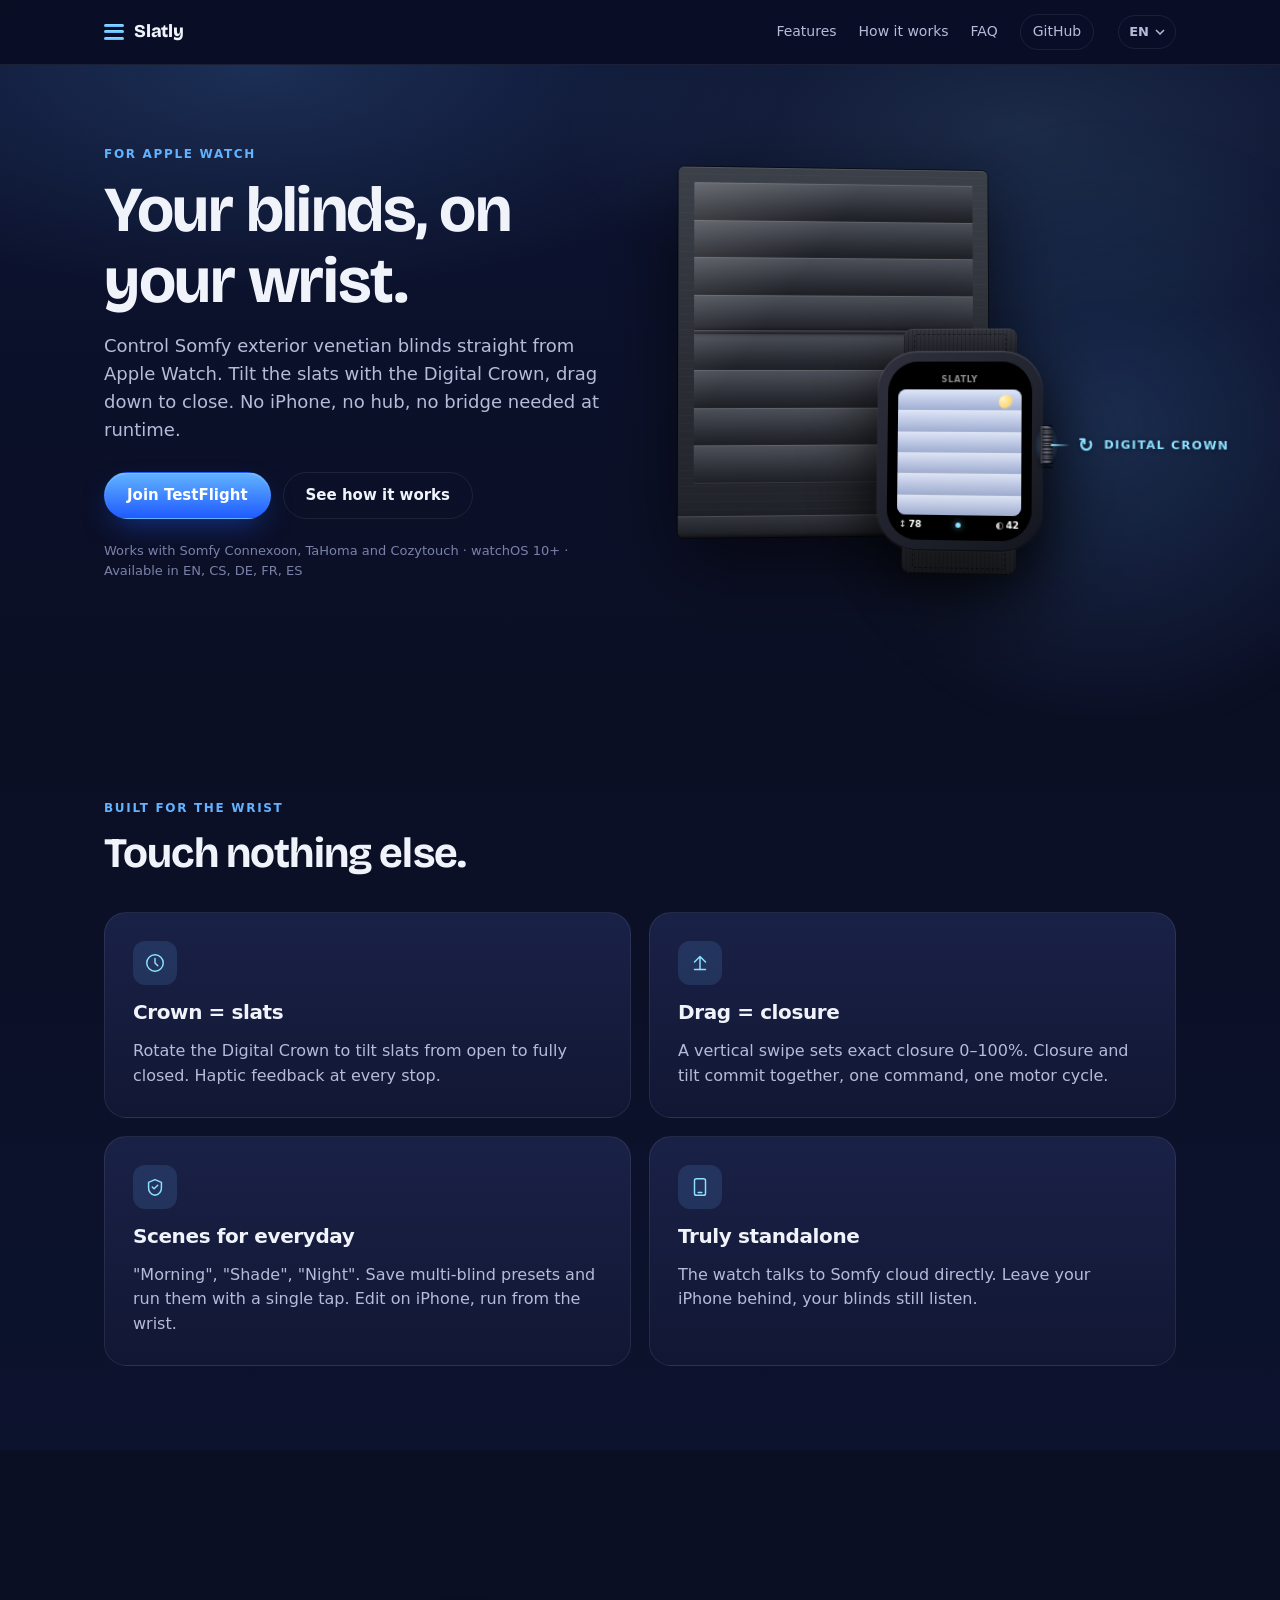
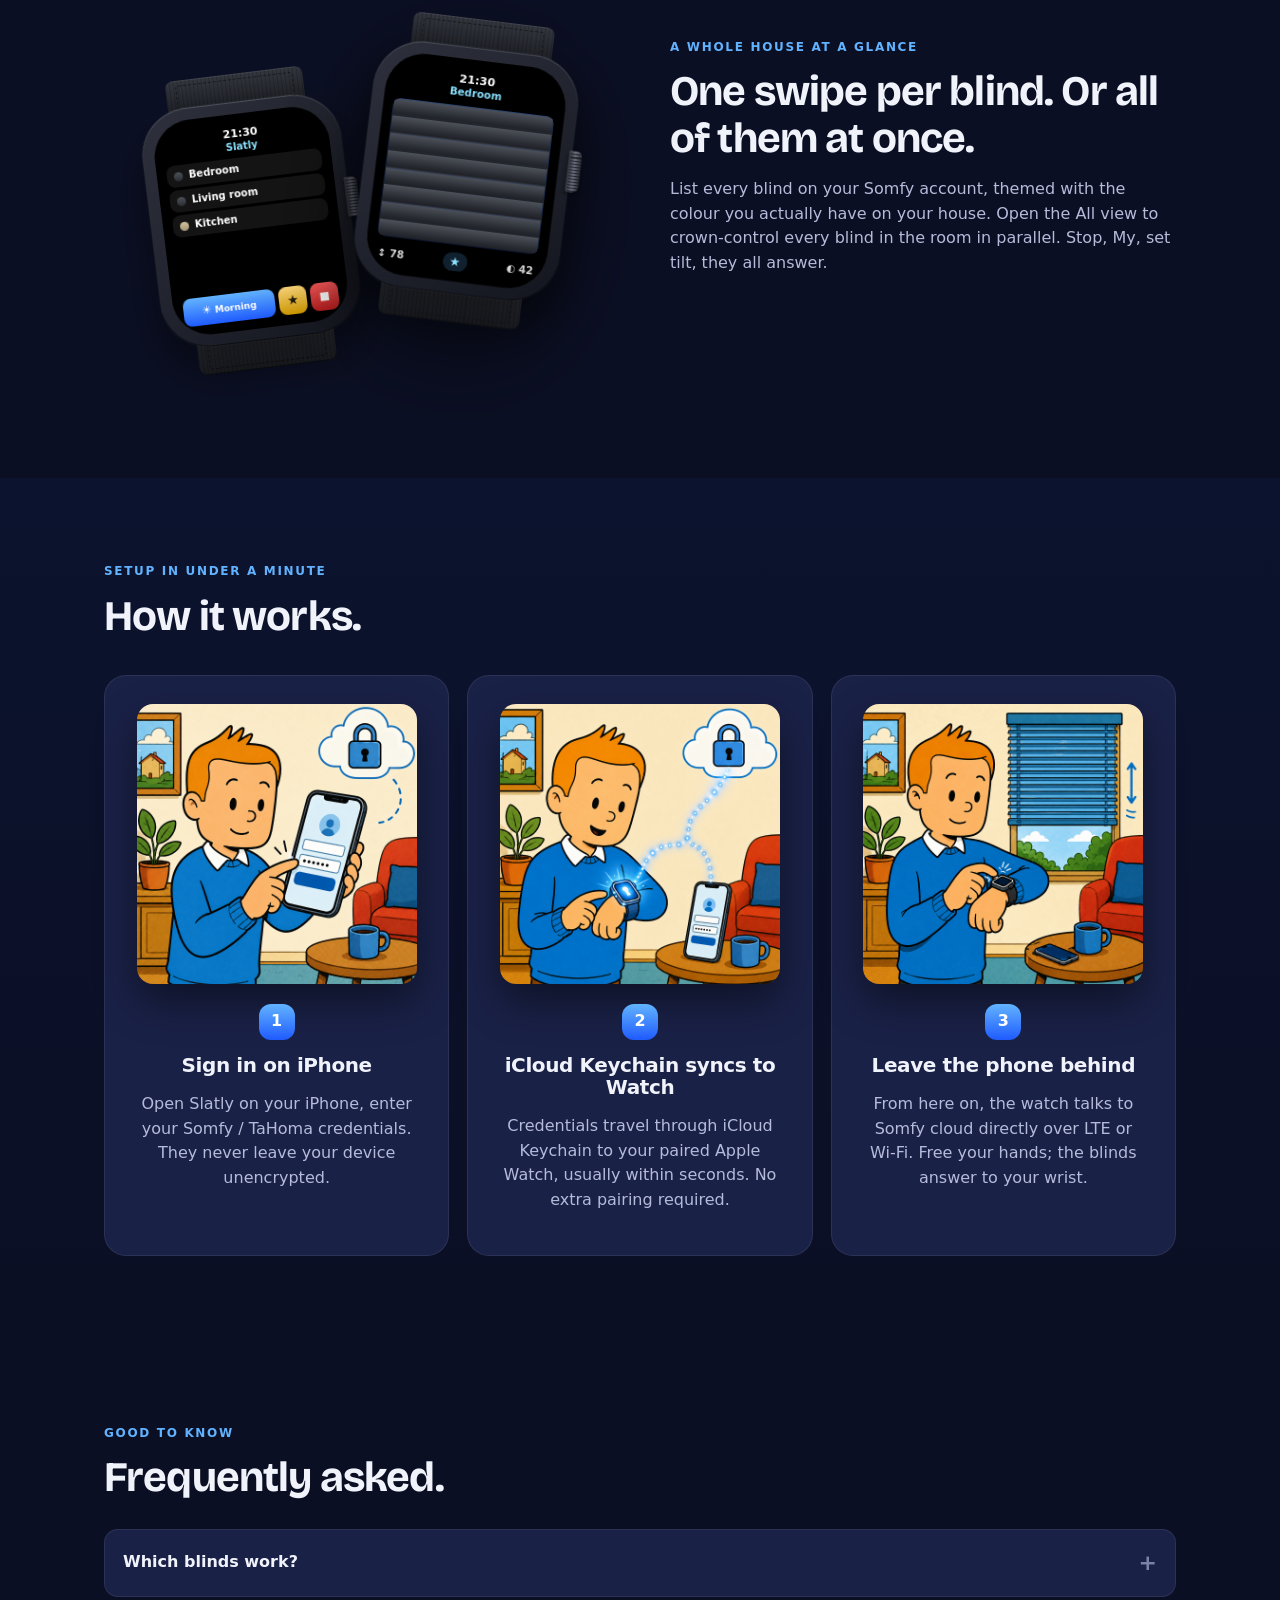
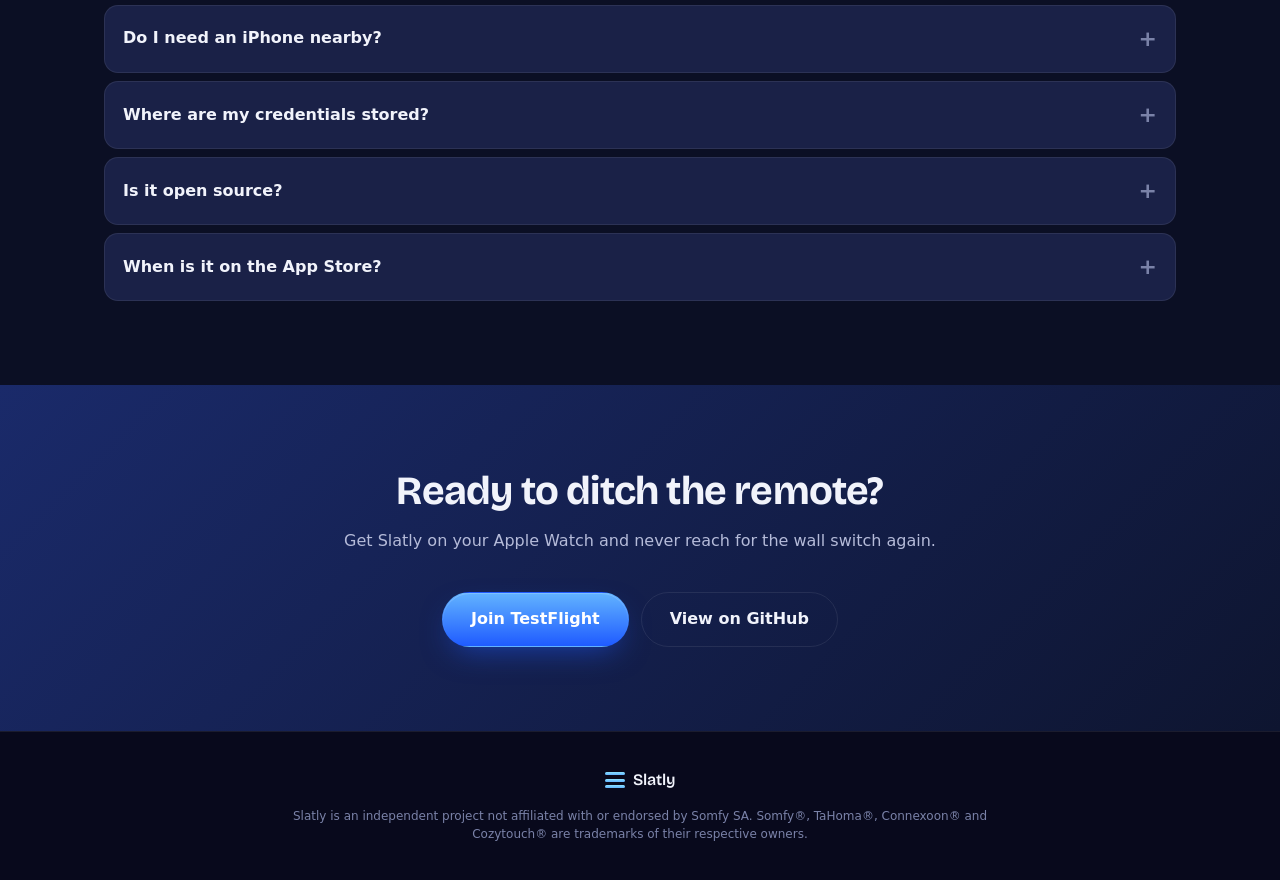
==== web/index.html @ effa708a "Slatly rebrand + iOS Dashboard, scenes, watch reorganized, marketing site Major release prep: brand " ====
<!DOCTYPE html>
<html lang="en">
<head>
    <meta charset="UTF-8">
    <meta name="viewport" content="width=device-width, initial-scale=1.0">
    <title data-i18n="meta.title">Slatly, Apple Watch controller for Somfy blinds</title>
    <meta name="description" data-i18n="meta.description" content="Control your Somfy exterior venetian blinds straight from Apple Watch. Tilt with the Digital Crown, drag to close. No iPhone, no hub required at runtime.">
    <meta name="theme-color" content="#0e1530">
    <meta property="og:title" content="Slatly">
    <meta property="og:description" content="Control your Somfy blinds from Apple Watch.">
    <meta property="og:type" content="website">
    <link rel="icon" type="image/svg+xml" href="assets/icon.svg">
    <link rel="preconnect" href="https://fonts.googleapis.com">
    <link rel="preconnect" href="https://fonts.gstatic.com" crossorigin>
    <link href="https://fonts.googleapis.com/css2?family=Bricolage+Grotesque:wght@400;500;600;700;800&display=swap" rel="stylesheet">
    <link rel="stylesheet" href="styles.css">
</head>
<body>
    <header class="topbar">
        <div class="topbar-inner">
            <a class="brand" href="#top">
                <span class="brand-mark" aria-hidden="true">
                    <span class="brand-mark-slat"></span>
                    <span class="brand-mark-slat"></span>
                    <span class="brand-mark-slat"></span>
                </span>
                <span class="brand-name">Slatly</span>
            </a>
            <nav class="topnav">
                <a href="#features" data-i18n="nav.features">Features</a>
                <a href="#how" data-i18n="nav.how">How it works</a>
                <a href="#faq" data-i18n="nav.faq">FAQ</a>
                <a class="topnav-github" href="https://github.com/martinjanicek/slatly" target="_blank" rel="noopener" data-i18n="nav.github">GitHub</a>
            </nav>
            <div class="lang-switcher">
                <button type="button" class="lang-btn" id="langBtn" aria-haspopup="listbox" aria-expanded="false">
                    <span id="langCurrent">EN</span>
                    <svg width="10" height="6" viewBox="0 0 10 6" aria-hidden="true"><path d="M1 1l4 4 4-4" fill="none" stroke="currentColor" stroke-width="1.5"/></svg>
                </button>
                <ul class="lang-menu" id="langMenu" role="listbox" hidden>
                    <li><button data-lang="en" role="option">English</button></li>
                    <li><button data-lang="cs" role="option">Čeština</button></li>
                    <li><button data-lang="de" role="option">Deutsch</button></li>
                    <li><button data-lang="fr" role="option">Français</button></li>
                    <li><button data-lang="es" role="option">Español</button></li>
                </ul>
            </div>
        </div>
    </header>

    <main id="top">
        <section class="hero">
            <div class="hero-bg" aria-hidden="true">
                <div class="hero-glow"></div>
            </div>
            <div class="hero-inner">
                <div class="hero-text">
                    <p class="eyebrow" data-i18n="hero.eyebrow">For Apple Watch</p>
                    <h1 data-i18n="hero.title">Your blinds, on your wrist.</h1>
                    <p class="hero-sub" data-i18n="hero.sub">Control Somfy exterior venetian blinds straight from Apple Watch. Tilt the slats with the Digital Crown, drag down to close. No iPhone, no hub, no bridge needed at runtime.</p>
                    <div class="hero-ctas">
                        <a class="btn btn-primary" href="#" data-i18n="hero.cta_primary">Join TestFlight</a>
                        <a class="btn btn-ghost" href="#how" data-i18n="hero.cta_secondary">See how it works</a>
                    </div>
                    <p class="hero-meta" data-i18n="hero.meta">Works with Somfy Connexoon, TaHoma and Cozytouch · watchOS 10+ · Available in EN, CS, DE, FR, ES</p>
                </div>
                <div class="hero-art" aria-hidden="true">
                    <div class="scene">
                        <div class="window-frame">
                            <div class="window-pane">
                                <div class="window-sky">
                                    <span class="window-sun"></span>
                                    <div class="cloud cloud-1"></div>
                                    <div class="cloud cloud-2"></div>
                                    <svg class="bird bird-1" viewBox="0 0 20 8" preserveAspectRatio="xMidYMid meet">
                                        <path d="M1 5 Q5 1 10 5 Q15 1 19 5" stroke="rgba(20,30,60,0.65)" stroke-width="1.4" fill="none" stroke-linecap="round" stroke-linejoin="round"/>
                                    </svg>
                                    <svg class="bird bird-2" viewBox="0 0 20 8" preserveAspectRatio="xMidYMid meet">
                                        <path d="M1 5 Q5 1 10 5 Q15 1 19 5" stroke="rgba(20,30,60,0.55)" stroke-width="1.2" fill="none" stroke-linecap="round" stroke-linejoin="round"/>
                                    </svg>
                                </div>
                                <div class="blind">
                                    <div class="slat" style="--i:0"></div>
                                    <div class="slat" style="--i:1"></div>
                                    <div class="slat" style="--i:2"></div>
                                    <div class="slat" style="--i:3"></div>
                                    <div class="slat" style="--i:4"></div>
                                    <div class="slat" style="--i:5"></div>
                                    <div class="slat" style="--i:6"></div>
                                    <div class="slat" style="--i:7"></div>
                                </div>
                                <div class="window-mullion"></div>
                            </div>
                            <div class="window-sill"></div>
                        </div>

                        <div class="device-frame device-watch hero-watch">
                            <span class="watch-strap watch-strap-top"></span>
                            <span class="watch-case">
                                <span class="watch-screen">
                                    <div class="mini-ui">
                                        <div class="mini-brand">Slatly</div>
                                        <div class="mini-blind">
                                            <div class="mini-slat" style="--i:0"></div>
                                            <div class="mini-slat" style="--i:1"></div>
                                            <div class="mini-slat" style="--i:2"></div>
                                            <div class="mini-slat" style="--i:3"></div>
                                            <div class="mini-slat" style="--i:4"></div>
                                            <div class="mini-slat" style="--i:5"></div>
                                        </div>
                                        <div class="mini-chips">
                                            <span class="mini-chip">↕<b class="mini-closure">78</b></span>
                                            <span class="mini-dot"></span>
                                            <span class="mini-chip">◐<b class="mini-tilt">42</b></span>
                                        </div>
                                    </div>
                                </span>
                                <span class="watch-crown-nub hero-crown-nub">
                                    <span class="crown-ridges-overlay"></span>
                                    <div class="crown-callout">
                                        <span class="crown-arrow">↻</span>
                                        <span class="crown-label">Digital Crown</span>
                                    </div>
                                </span>
                            </span>
                            <span class="watch-strap watch-strap-bottom"></span>
                        </div>
                    </div>
                </div>
            </div>
        </section>

        <section class="features" id="features">
            <div class="container">
                <p class="eyebrow" data-i18n="features.eyebrow">Built for the wrist</p>
                <h2 data-i18n="features.title">Touch nothing else.</h2>
                <div class="feature-grid">
                    <article class="feature-card">
                        <div class="feature-icon" aria-hidden="true">
                            <svg viewBox="0 0 24 24" fill="none" stroke="currentColor" stroke-width="1.6"><circle cx="12" cy="12" r="9"/><path d="M12 7v5l3 3"/></svg>
                        </div>
                        <h3 data-i18n="features.f1_title">Crown = slats</h3>
                        <p data-i18n="features.f1_body">Rotate the Digital Crown to tilt slats from open to fully closed. Haptic feedback at every stop.</p>
                    </article>
                    <article class="feature-card">
                        <div class="feature-icon" aria-hidden="true">
                            <svg viewBox="0 0 24 24" fill="none" stroke="currentColor" stroke-width="1.6"><path d="M12 5v14M6 11l6-6 6 6"/><path d="M6 19h12"/></svg>
                        </div>
                        <h3 data-i18n="features.f2_title">Drag = closure</h3>
                        <p data-i18n="features.f2_body">A vertical swipe sets exact closure 0–100%. Closure and tilt commit together, one command, one motor cycle.</p>
                    </article>
                    <article class="feature-card">
                        <div class="feature-icon" aria-hidden="true">
                            <svg viewBox="0 0 24 24" fill="none" stroke="currentColor" stroke-width="1.6"><path d="M5 7l7-3 7 3v6c0 4-3 7-7 8-4-1-7-4-7-8V7z"/><path d="M9 12l2 2 4-4"/></svg>
                        </div>
                        <h3 data-i18n="features.f3_title">Scenes for everyday</h3>
                        <p data-i18n="features.f3_body">"Morning", "Shade", "Night". Save multi-blind presets and run them with a single tap. Edit on iPhone, run from the wrist.</p>
                    </article>
                    <article class="feature-card">
                        <div class="feature-icon" aria-hidden="true">
                            <svg viewBox="0 0 24 24" fill="none" stroke="currentColor" stroke-width="1.6"><rect x="6" y="3" width="12" height="18" rx="2"/><path d="M10 18h4"/></svg>
                        </div>
                        <h3 data-i18n="features.f4_title">Truly standalone</h3>
                        <p data-i18n="features.f4_body">The watch talks to Somfy cloud directly. Leave your iPhone behind, your blinds still listen.</p>
                    </article>
                </div>
            </div>
        </section>

        <section class="showcase">
            <div class="container">
                <div class="showcase-art">
                    <!-- Watch A, rooms list with scene tiles at the bottom -->
                    <div class="device-frame device-watch watch-a" aria-hidden="true">
                        <span class="watch-strap watch-strap-top"></span>
                        <span class="watch-case">
                            <span class="watch-screen">
                                <div class="mock-watch mock-list">
                                    <div class="mock-statusbar">
                                        <span class="mock-time">21:30</span>
                                        <span class="mock-title" data-i18n="mock.brand">Slatly</span>
                                    </div>
                                    <div class="mock-rows">
                                        <div class="mock-row"><span class="dot dot-anth"></span><span data-i18n="mock.bedroom">Bedroom</span></div>
                                        <div class="mock-row"><span class="dot dot-anth"></span><span data-i18n="mock.living">Living room</span></div>
                                        <div class="mock-row"><span class="dot dot-beige"></span><span data-i18n="mock.kitchen">Kitchen</span></div>
                                    </div>
                                    <div class="mock-tiles">
                                        <div class="mock-tile mock-tile-scene">
                                            <span class="mock-tile-icon">☀</span>
                                            <span data-i18n="mock.morning">Morning</span>
                                        </div>
                                        <div class="mock-tile mock-tile-my">★</div>
                                        <div class="mock-tile mock-tile-stop">■</div>
                                    </div>
                                </div>
                            </span>
                            <span class="watch-crown-nub"></span>
                        </span>
                        <span class="watch-strap watch-strap-bottom"></span>
                    </div>

                    <!-- Watch B, TiltView detail with blind graphic + chips + star -->
                    <div class="device-frame device-watch watch-b" aria-hidden="true">
                        <span class="watch-strap watch-strap-top"></span>
                        <span class="watch-case">
                            <span class="watch-screen">
                                <div class="mock-watch mock-detail">
                                    <div class="mock-statusbar">
                                        <span class="mock-time">21:30</span>
                                        <span class="mock-title" data-i18n="mock.bedroom">Bedroom</span>
                                    </div>
                                    <div class="mock-blind">
                                        <div class="mock-slat" style="--i:0"></div>
                                        <div class="mock-slat" style="--i:1"></div>
                                        <div class="mock-slat" style="--i:2"></div>
                                        <div class="mock-slat" style="--i:3"></div>
                                        <div class="mock-slat" style="--i:4"></div>
                                        <div class="mock-slat" style="--i:5"></div>
                                        <div class="mock-slat" style="--i:6"></div>
                                        <div class="mock-slat" style="--i:7"></div>
                                    </div>
                                    <div class="mock-bottom-row">
                                        <span class="mock-chip">↕ 78</span>
                                        <span class="mock-star">★</span>
                                        <span class="mock-chip">◐ 42</span>
                                    </div>
                                </div>
                            </span>
                            <span class="watch-crown-nub"></span>
                        </span>
                        <span class="watch-strap watch-strap-bottom"></span>
                    </div>
                </div>
                <div class="showcase-text">
                    <p class="eyebrow" data-i18n="showcase.eyebrow">A whole house at a glance</p>
                    <h2 data-i18n="showcase.title">One swipe per blind. Or all of them at once.</h2>
                    <p data-i18n="showcase.body">List every blind on your Somfy account, themed with the colour you actually have on your house. Open the All view to crown-control every blind in the room in parallel. Stop, My, set tilt, they all answer.</p>
                </div>
            </div>
        </section>

        <section class="howto" id="how">
            <div class="container">
                <p class="eyebrow" data-i18n="how.eyebrow">Setup in under a minute</p>
                <h2 data-i18n="how.title">How it works.</h2>
                <ol class="howto-steps">
                    <li>
                        <img class="howto-img" src="assets/step1.png" alt="" loading="lazy">
                        <span class="step-num">1</span>
                        <h3 data-i18n="how.s1_title">Sign in on iPhone</h3>
                        <p data-i18n="how.s1_body">Open Slatly on your iPhone, enter your Somfy / TaHoma credentials. They never leave your device unencrypted.</p>
                    </li>
                    <li>
                        <img class="howto-img" src="assets/step2.png" alt="" loading="lazy">
                        <span class="step-num">2</span>
                        <h3 data-i18n="how.s2_title">iCloud Keychain syncs to Watch</h3>
                        <p data-i18n="how.s2_body">Credentials travel through iCloud Keychain to your paired Apple Watch, usually within seconds. No extra pairing required.</p>
                    </li>
                    <li>
                        <img class="howto-img" src="assets/step3.png" alt="" loading="lazy">
                        <span class="step-num">3</span>
                        <h3 data-i18n="how.s3_title">Leave the phone behind</h3>
                        <p data-i18n="how.s3_body">From here on, the watch talks to Somfy cloud directly over LTE or Wi-Fi. Free your hands; the blinds answer to your wrist.</p>
                    </li>
                </ol>
            </div>
        </section>

        <section class="faq" id="faq">
            <div class="container">
                <p class="eyebrow" data-i18n="faq.eyebrow">Good to know</p>
                <h2 data-i18n="faq.title">Frequently asked.</h2>
                <div class="faq-list">
                    <details>
                        <summary data-i18n="faq.q1">Which blinds work?</summary>
                        <p data-i18n="faq.a1">Any Somfy ExteriorVenetianBlind device registered on a Connexoon, TaHoma or Cozytouch box. If you can open/close them in the Somfy app, Slatly will see them.</p>
                    </details>
                    <details>
                        <summary data-i18n="faq.q2">Do I need an iPhone nearby?</summary>
                        <p data-i18n="faq.a2">Only the first time, to sign in. After credentials sync via iCloud Keychain, the Watch app runs fully standalone over LTE or Wi-Fi.</p>
                    </details>
                    <details>
                        <summary data-i18n="faq.q3">Where are my credentials stored?</summary>
                        <p data-i18n="faq.a3">In Apple's iCloud Keychain, end-to-end encrypted under your Apple ID. The app itself never sends them to any third party, only to Somfy's official OAuth endpoint.</p>
                    </details>
                    <details>
                        <summary data-i18n="faq.q4">Is it open source?</summary>
                        <p data-i18n="faq.a4">Yes. The Swift code, the OverkizKit library, and this website are all on GitHub. Contributions and translations are welcome.</p>
                    </details>
                    <details>
                        <summary data-i18n="faq.q5">When is it on the App Store?</summary>
                        <p data-i18n="faq.a5">A TestFlight build is in active polish. Public App Store release follows once the iCloud sync capability work is signed off. Join the TestFlight to get early access.</p>
                    </details>
                </div>
            </div>
        </section>

        <section class="cta">
            <div class="container">
                <h2 data-i18n="cta.title">Ready to ditch the remote?</h2>
                <p data-i18n="cta.body">Get Slatly on your Apple Watch and never reach for the wall switch again.</p>
                <div class="cta-buttons">
                    <a class="btn btn-primary btn-lg" href="#" data-i18n="cta.primary">Join TestFlight</a>
                    <a class="btn btn-ghost btn-lg" href="https://github.com/martinjanicek/slatly" target="_blank" rel="noopener" data-i18n="cta.secondary">View on GitHub</a>
                </div>
            </div>
        </section>
    </main>

    <footer class="footer">
        <div class="container footer-inner">
            <div class="footer-brand">
                <span class="brand-mark" aria-hidden="true">
                    <span class="brand-mark-slat"></span>
                    <span class="brand-mark-slat"></span>
                    <span class="brand-mark-slat"></span>
                </span>
                <span>Slatly</span>
            </div>
            <p class="footer-fineprint" data-i18n="footer.fineprint">Slatly is an independent project not affiliated with or endorsed by Somfy SA. Somfy®, TaHoma®, Connexoon® and Cozytouch® are trademarks of their respective owners.</p>
        </div>
    </footer>

    <script src="script.js"></script>
</body>
</html>
---- web/styles.css ----
/* === Reset & tokens === */
*, *::before, *::after { box-sizing: border-box; }
html { -webkit-font-smoothing: antialiased; text-rendering: optimizeLegibility; }
body {
    margin: 0;
    font-family: -apple-system, BlinkMacSystemFont, "SF Pro Display", "Inter", system-ui, sans-serif;
    color: var(--ink);
    background: var(--bg);
    line-height: 1.55;
}

/* Brand display font — gives Slatly a distinctive typographic identity on the
   wordmark + section headings. */
:root { --brand-font: "Bricolage Grotesque", -apple-system, BlinkMacSystemFont, system-ui, sans-serif; }
.brand-name,
.footer-brand,
h1, h2 {
    font-family: var(--brand-font);
}
.brand-name {
    font-weight: 800;
    font-size: 18px;
    letter-spacing: -0.02em;
}
h1, h2 {
    font-weight: 700;
}
img { max-width: 100%; height: auto; display: block; }
a { color: inherit; text-decoration: none; }
ul, ol { padding: 0; margin: 0; list-style: none; }

:root {
    --bg: #0b0f24;
    --bg-2: #111733;
    --surface: #1a2147;
    --surface-2: #232c5b;
    --border: rgba(255,255,255,0.08);
    --ink: #f1f3fb;
    --ink-2: #b5bbd9;
    --ink-3: #7a82a8;
    --accent: #62b3ff;
    --accent-2: #8be1ff;
    --accent-deep: #1f5bff;
    --gold: #ffd87a;
    --container: 1120px;
    --radius: 14px;
    --radius-lg: 22px;
}

/* === Layout primitives === */
.container {
    max-width: var(--container);
    margin: 0 auto;
    padding: 0 24px;
}

.eyebrow {
    text-transform: uppercase;
    letter-spacing: 0.14em;
    font-size: 12px;
    font-weight: 600;
    color: var(--accent);
    margin: 0 0 12px;
}

h1, h2, h3 {
    margin: 0 0 16px;
    font-weight: 700;
    letter-spacing: -0.02em;
    line-height: 1.1;
}
h1 { font-size: clamp(34px, 5.6vw, 64px); }
h2 { font-size: clamp(28px, 3.4vw, 42px); }
h3 { font-size: 20px; }

p { margin: 0 0 14px; color: var(--ink-2); }

/* === Top bar === */
.topbar {
    position: sticky;
    top: 0;
    z-index: 50;
    backdrop-filter: saturate(150%) blur(14px);
    -webkit-backdrop-filter: saturate(150%) blur(14px);
    background: rgba(11, 15, 36, 0.72);
    border-bottom: 1px solid var(--border);
}
.topbar-inner {
    max-width: var(--container);
    margin: 0 auto;
    padding: 14px 24px;
    display: flex;
    align-items: center;
    gap: 24px;
}
.brand {
    display: inline-flex;
    align-items: center;
    gap: 10px;
    font-weight: 700;
    color: var(--ink);
}
.brand-name { letter-spacing: -0.01em; }
.brand-mark {
    width: 20px;
    height: 20px;
    display: inline-flex;
    flex-direction: column;
    justify-content: space-between;
    padding: 2px 0;
}
.brand-mark-slat {
    height: 3px;
    border-radius: 2px;
    background: linear-gradient(180deg, var(--accent-2), var(--accent));
}
.topnav {
    display: flex;
    gap: 22px;
    margin-left: auto;
    align-items: center;
    color: var(--ink-2);
    font-size: 14px;
    font-weight: 500;
}
.topnav a:hover { color: var(--ink); }
.topnav-github {
    padding: 6px 12px;
    border: 1px solid var(--border);
    border-radius: 999px;
}
.lang-switcher { position: relative; }
.lang-btn {
    display: inline-flex;
    align-items: center;
    gap: 6px;
    padding: 6px 10px;
    background: transparent;
    border: 1px solid var(--border);
    color: var(--ink-2);
    border-radius: 999px;
    font: inherit;
    font-size: 13px;
    font-weight: 600;
    cursor: pointer;
}
.lang-btn:hover { color: var(--ink); border-color: rgba(255,255,255,0.18); }
.lang-menu {
    position: absolute;
    top: calc(100% + 6px);
    right: 0;
    background: var(--surface);
    border: 1px solid var(--border);
    border-radius: 12px;
    padding: 6px;
    min-width: 140px;
    box-shadow: 0 18px 40px rgba(0,0,0,0.4);
}
.lang-menu li button {
    width: 100%;
    text-align: left;
    background: transparent;
    border: none;
    color: var(--ink-2);
    padding: 8px 10px;
    border-radius: 8px;
    font: inherit;
    font-size: 14px;
    cursor: pointer;
}
.lang-menu li button:hover { background: var(--surface-2); color: var(--ink); }

/* === Hero === */
.hero { position: relative; overflow: hidden; padding: 80px 0 120px; }
.hero-bg {
    position: absolute;
    inset: 0;
    pointer-events: none;
    background:
        radial-gradient(70% 60% at 20% 0%, rgba(98, 179, 255, 0.18), transparent 60%),
        radial-gradient(60% 50% at 80% 10%, rgba(139, 225, 255, 0.12), transparent 60%),
        linear-gradient(180deg, #0c1230 0%, #0b0f24 100%);
}
.hero-glow {
    position: absolute;
    top: 10%;
    right: -10%;
    width: 600px;
    height: 600px;
    background: radial-gradient(closest-side, rgba(98, 179, 255, 0.18), transparent);
    filter: blur(20px);
}
.hero-inner {
    position: relative;
    max-width: var(--container);
    margin: 0 auto;
    padding: 0 24px;
    display: grid;
    grid-template-columns: 1.1fr 0.9fr;
    gap: 60px;
    align-items: center;
}
.hero-text { max-width: 620px; }
.hero-sub {
    font-size: 18px;
    color: var(--ink-2);
    margin-bottom: 28px;
    max-width: 540px;
}
.hero-ctas { display: flex; gap: 12px; flex-wrap: wrap; margin-bottom: 22px; }
.hero-meta {
    font-size: 13px;
    color: var(--ink-3);
}

/* Hero composition: a real window with venetian blinds in the back, the Apple
   Watch app overlaid in the foreground driving them. Both blinds share the
   exact same keyframes / delays so the watch UI visibly causes the window. */
.hero-art {
    display: flex;
    justify-content: center;
    padding-right: 160px; /* room for the watch + crown callout */
    perspective: 1400px;
}
.scene {
    position: relative;
    width: 340px;
    height: 420px;
    transform-style: preserve-3d;
}

/* Real window in the back: a proper casing (frame) with a glass pane recessed
   inside, a vertical mullion splitting the panes, and a chunky window sill at
   the bottom. */
.window-frame {
    position: absolute;
    top: 0;
    left: 0;
    width: 320px;
    height: 380px;
    border-radius: 6px;
    padding: 16px 16px 0;
    background:
        linear-gradient(180deg, #3c4048 0%, #2a2d34 55%, #1f2228 100%);
    box-shadow:
        0 30px 80px rgba(0, 0, 0, 0.6),
        inset 0 1px 0 rgba(255, 255, 255, 0.10),
        inset 0 -1px 0 rgba(0, 0, 0, 0.6),
        0 0 0 1px rgba(0, 0, 0, 0.55);
    overflow: hidden;
    transform: rotateY(6deg) rotateX(2deg) translateZ(-30px);
    transform-origin: left center;
}
.window-frame::before {
    /* very subtle brushed-aluminium stripe along the casing */
    content: "";
    position: absolute;
    inset: 0;
    background: repeating-linear-gradient(
        180deg,
        transparent 0,
        transparent 7px,
        rgba(255, 255, 255, 0.02) 7px,
        rgba(255, 255, 255, 0.02) 8px
    );
    pointer-events: none;
    border-radius: inherit;
}

/* The actual glass pane sits inside the frame */
.window-pane {
    position: relative;
    width: 100%;
    height: 308px;
    border-radius: 2px;
    overflow: hidden;
    box-shadow:
        inset 0 0 0 1px rgba(0, 0, 0, 0.75),
        inset 0 2px 8px rgba(0, 0, 0, 0.45),
        0 1px 0 rgba(255, 255, 255, 0.08);
}
.window-pane::after {
    /* faint diagonal glass sheen */
    content: "";
    position: absolute;
    inset: 0;
    background: linear-gradient(
        125deg,
        rgba(255, 255, 255, 0.16) 0%,
        rgba(255, 255, 255, 0) 35%,
        rgba(255, 255, 255, 0) 65%,
        rgba(255, 255, 255, 0.06) 100%
    );
    pointer-events: none;
    z-index: 4;
}

/* Window sill — thin chunky band at the bottom, same anthracite as frame */
.window-sill {
    position: absolute;
    left: -8px;
    right: -8px;
    bottom: 0;
    height: 22px;
    background: linear-gradient(180deg, #34373f 0%, #1a1c22 100%);
    border-radius: 3px;
    box-shadow:
        0 8px 18px rgba(0, 0, 0, 0.55),
        inset 0 1px 0 rgba(255, 255, 255, 0.12),
        inset 0 -2px 3px rgba(0, 0, 0, 0.45);
    z-index: 3;
}

/* Horizontal mullion splits the pane visually in two, top/bottom */
.window-mullion {
    position: absolute;
    left: 0;
    right: 0;
    top: 50%;
    height: 4px;
    background: linear-gradient(180deg, #3a3d44 0%, #1d1f25 100%);
    transform: translateY(-50%);
    box-shadow:
        inset 0 1px 0 rgba(255, 255, 255, 0.08),
        0 0 4px rgba(0, 0, 0, 0.6);
    z-index: 3;
    pointer-events: none;
}

.window-sky {
    position: absolute;
    inset: 0;
    background: linear-gradient(180deg, #6ba7ff 0%, #2c5fc4 100%);
    overflow: hidden;
}
.window-sun {
    position: absolute;
    top: 22px;
    right: 26px;
    width: 56px;
    height: 56px;
    border-radius: 50%;
    background: radial-gradient(circle at 30% 30%, #fff5c5, #ffd87a 50%, rgba(255, 216, 122, 0) 75%);
    filter: blur(0.4px);
    animation: sunPulse 6s ease-in-out infinite;
    z-index: 1;
}
@keyframes sunPulse {
    0%, 100% { transform: scale(1); filter: blur(0.4px) brightness(1); }
    50% { transform: scale(1.06); filter: blur(0.6px) brightness(1.18); }
}

/* Drifting clouds — two of them, different sizes, different timing */
.cloud {
    position: absolute;
    background: rgba(255, 255, 255, 0.92);
    border-radius: 50%;
    box-shadow:
        18px 5px 0 -2px rgba(255, 255, 255, 0.92),
        -18px 5px 0 -4px rgba(255, 255, 255, 0.92),
        32px 10px 0 -6px rgba(255, 255, 255, 0.92),
        -32px 10px 0 -8px rgba(255, 255, 255, 0.92),
        0 -4px 0 -3px rgba(255, 255, 255, 0.85);
    z-index: 1;
    opacity: 0.92;
    filter: blur(0.4px);
}
.cloud-1 {
    width: 44px;
    height: 18px;
    top: 50px;
    left: -80px;
    animation: cloudDrift 24s linear infinite;
}
.cloud-2 {
    width: 36px;
    height: 14px;
    top: 130px;
    left: -70px;
    animation: cloudDrift 32s linear infinite;
    animation-delay: -10s;
    opacity: 0.78;
}
@keyframes cloudDrift {
    0% { transform: translateX(0); }
    100% { transform: translateX(380px); }
}

/* Birds — small V-shapes that drift across the sky and bob up + down */
.bird {
    position: absolute;
    width: 22px;
    height: 10px;
    z-index: 2;
    overflow: visible;
}
.bird path {
    animation: birdFlap 0.45s ease-in-out infinite;
    transform-origin: 50% 50%;
}
.bird-1 {
    top: 70px;
    left: -30px;
    animation: birdsFly1 16s linear infinite;
}
.bird-2 {
    width: 16px;
    height: 8px;
    top: 95px;
    left: -40px;
    animation: birdsFly2 20s linear infinite;
    animation-delay: -5s;
}
.bird-2 path { animation-duration: 0.55s; }

@keyframes birdsFly1 {
    0%   { transform: translate(0, 0); }
    50%  { transform: translate(160px, -12px); }
    100% { transform: translate(330px, -8px); }
}
@keyframes birdsFly2 {
    0%   { transform: translate(0, 0); }
    50%  { transform: translate(180px, 14px); }
    100% { transform: translate(340px, 6px); }
}
@keyframes birdFlap {
    0%, 100% { transform: scaleY(1); }
    50% { transform: scaleY(0.4); }
}

.blind {
    position: absolute;
    inset: 0;
    display: flex;
    flex-direction: column;
    gap: 0;
    pointer-events: none;
    z-index: 2;
}
.slat {
    flex: 1;
    background: linear-gradient(180deg, #4d5159 0%, #2a2d34 70%, #1e2026 100%);
    border-bottom: 1px solid rgba(0, 0, 0, 0.55);
    box-shadow:
        inset 0 1px 0 rgba(255, 255, 255, 0.10),
        0 1px 0 rgba(0, 0, 0, 0.35);
    transform-origin: center top;
    animation: slatTilt 5s ease-in-out infinite;
    animation-delay: calc(var(--i) * 60ms);
}
.slat:last-child { border-bottom: none; }

@keyframes slatTilt {
    0%, 100% { transform: scaleY(1) translateZ(0); opacity: 1; }
    25% { transform: scaleY(0.18); opacity: 0.78; }
    50% { transform: scaleY(0.55); opacity: 0.92; }
    75% { transform: scaleY(0.18); opacity: 0.78; }
}

/* Hero watch: reuses the shared device-watch styling (strap + case + screen +
   crown nub from way below in the file) and only adds hero-specific extras:
   3D tilt, floating animation, brighter crown glow + ridge motion. */
.hero-watch {
    position: absolute;
    right: -40px;
    bottom: -10px;
    width: 160px;
    transform: rotateY(-8deg) rotateX(4deg) translateZ(60px);
    transform-origin: right center;
    animation: watchFloat 5s ease-in-out infinite;
    filter: drop-shadow(0 30px 40px rgba(0, 0, 0, 0.55));
    z-index: 3;
}
.hero-watch .watch-case { width: 160px; height: 192px; border-radius: 38px; }
.hero-watch .watch-screen { inset: 10px; border-radius: 30px; }
.hero-watch .watch-strap { width: 110px; height: 30px; }
.hero-watch .watch-crown-nub.hero-crown-nub {
    top: 72px;
    height: 36px;
    width: 12px;
    right: -10px;
    overflow: visible;
}
.hero-watch .watch-crown-nub.hero-crown-nub::after {
    /* Soft blue glow ring that pulses behind the crown to draw the eye. */
    content: "";
    position: absolute;
    inset: -10px;
    border-radius: inherit;
    background: radial-gradient(
        closest-side,
        rgba(98, 179, 255, 0.55),
        rgba(98, 179, 255, 0) 70%
    );
    z-index: -1;
    animation: crownGlow 2.4s ease-in-out infinite;
}
.crown-ridges-overlay {
    position: absolute;
    left: 2px;
    right: 0;
    top: -4px;
    bottom: -4px;
    background: repeating-linear-gradient(
        0deg,
        rgba(0, 0, 0, 0.65) 0,
        rgba(0, 0, 0, 0.65) 1px,
        transparent 1px,
        transparent 4px
    );
    animation: crownSpin 2.4s linear infinite;
}
@keyframes watchFloat {
    0%, 100% { transform: rotateY(-8deg) rotateX(4deg) translateZ(60px) translateY(0); }
    50% { transform: rotateY(-8deg) rotateX(4deg) translateZ(60px) translateY(-6px); }
}
@keyframes crownSpin {
    /* Rolling the ridge texture downward fakes a clockwise rotation when the
       cylinder is viewed from the side. 4px = one ridge cycle. */
    from { transform: translateY(0); }
    to   { transform: translateY(4px); }
}
@keyframes crownGlow {
    0%, 100% { opacity: 0.35; transform: scale(1); }
    50% { opacity: 0.95; transform: scale(1.18); }
}

/* Tiny app UI inside the watch screen: brand label, mini blind that mirrors
   the big window, and live readout chips. */
.mini-ui {
    position: absolute;
    inset: 14px 10px 10px;
    display: flex;
    flex-direction: column;
    gap: 5px;
    color: #fff;
    font: 600 9px/1 -apple-system, BlinkMacSystemFont, "SF Pro Display", system-ui, sans-serif;
}
.mini-brand {
    text-align: center;
    font-size: 8px;
    letter-spacing: 0.08em;
    color: rgba(255, 255, 255, 0.55);
    text-transform: uppercase;
}
.mini-blind {
    flex: 1;
    border-radius: 8px;
    background: linear-gradient(180deg, #4a8cff 0%, #1f4dab 100%);
    overflow: hidden;
    display: flex;
    flex-direction: column;
    position: relative;
    box-shadow: inset 0 0 0 1px rgba(255, 255, 255, 0.08);
}
.mini-blind::before {
    /* tiny sun glint inside the mini scene */
    content: "";
    position: absolute;
    top: 5px;
    right: 8px;
    width: 14px;
    height: 14px;
    border-radius: 50%;
    background: radial-gradient(circle at 30% 30%, #fff5c5, #ffd87a 55%, rgba(255, 216, 122, 0) 75%);
    animation: sunPulse 6s ease-in-out infinite;
}
.mini-slat {
    flex: 1;
    background: linear-gradient(180deg, rgba(232, 236, 248, 0.94), rgba(170, 180, 210, 0.92));
    border-bottom: 0.5px solid rgba(20, 30, 60, 0.25);
    transform-origin: center top;
    animation: slatTilt 5s ease-in-out infinite;
    animation-delay: calc(var(--i) * 60ms);
}
.mini-slat:last-child { border-bottom: none; }
.mini-chips {
    display: flex;
    align-items: center;
    justify-content: space-between;
    padding: 0 2px;
    color: rgba(255, 255, 255, 0.75);
    font-variant-numeric: tabular-nums;
}
.mini-chip {
    display: inline-flex;
    align-items: center;
    gap: 2px;
    font-size: 9px;
}
.mini-chip b {
    font-weight: 700;
    color: #fff;
    animation: chipPulse 5s ease-in-out infinite;
}
.mini-tilt { animation-delay: 1.2s !important; }
.mini-dot {
    width: 5px;
    height: 5px;
    border-radius: 50%;
    background: var(--accent-2);
    box-shadow: 0 0 6px rgba(139, 225, 255, 0.7);
    animation: dotPulse 1.8s ease-in-out infinite;
}
@keyframes chipPulse {
    0%, 100% { opacity: 0.55; }
    50% { opacity: 1; }
}
@keyframes dotPulse {
    0%, 100% { opacity: 0.35; transform: scale(0.85); }
    50% { opacity: 1; transform: scale(1.15); }
}

/* Callout is positioned RELATIVE TO THE CROWN NUB itself — that way the
   horizontal connector line always points exactly at the cylinder, regardless
   of watch size or rotation. */
.crown-callout {
    position: absolute;
    left: 100%;
    top: 50%;
    transform: translateY(-50%);
    margin-left: 12px;
    display: flex;
    align-items: center;
    gap: 8px;
    color: var(--accent-2);
    font-size: 11px;
    font-weight: 700;
    text-transform: uppercase;
    letter-spacing: 0.12em;
    pointer-events: none;
    white-space: nowrap;
    text-shadow: 0 1px 6px rgba(11, 15, 36, 0.6);
    z-index: 10;
}
.crown-callout::before {
    /* Connector line from the crown to the label. */
    content: "";
    display: block;
    width: 18px;
    height: 1.5px;
    background: linear-gradient(90deg, var(--accent-2), rgba(139, 225, 255, 0));
    border-radius: 1px;
    margin-left: -14px; /* eat the gap and start right at the crown */
}
.crown-arrow {
    display: inline-block;
    font-size: 18px;
    line-height: 1;
    animation: crownArrowSpin 2.4s linear infinite;
    transform-origin: 50% 55%;
}
.crown-label { white-space: nowrap; }
@keyframes crownArrowSpin {
    from { transform: rotate(0deg); }
    to   { transform: rotate(360deg); }
}

/* === Buttons === */
.btn {
    display: inline-flex;
    align-items: center;
    justify-content: center;
    padding: 11px 22px;
    border-radius: 999px;
    font-weight: 600;
    font-size: 15px;
    border: 1px solid transparent;
    transition: transform 120ms ease, background 200ms ease, border-color 200ms ease;
    cursor: pointer;
}
.btn-lg { padding: 14px 28px; font-size: 16px; }
.btn-primary {
    background: linear-gradient(180deg, var(--accent), var(--accent-deep));
    color: #fff;
    box-shadow: 0 12px 30px -10px rgba(31, 91, 255, 0.55), inset 0 1px 0 rgba(255,255,255,0.18);
}
.btn-primary:hover { transform: translateY(-1px); }
.btn-ghost {
    border-color: var(--border);
    color: var(--ink);
}
.btn-ghost:hover { border-color: rgba(255,255,255,0.18); background: rgba(255,255,255,0.04); }

/* === Sections === */
section { padding: 84px 0; }

/* Features */
.features { background: linear-gradient(180deg, #0b0f24 0%, #0c132e 100%); }
.feature-grid {
    margin-top: 36px;
    display: grid;
    grid-template-columns: repeat(2, 1fr);
    gap: 18px;
}
.feature-card {
    padding: 28px;
    background: linear-gradient(180deg, var(--surface), var(--bg-2));
    border: 1px solid var(--border);
    border-radius: var(--radius-lg);
    position: relative;
    overflow: hidden;
}
.feature-card::after {
    content: "";
    position: absolute;
    inset: -1px;
    border-radius: inherit;
    pointer-events: none;
    background: linear-gradient(135deg, rgba(98, 179, 255, 0.16), transparent 35%);
    opacity: 0;
    transition: opacity 200ms ease;
}
.feature-card:hover::after { opacity: 1; }
.feature-icon {
    width: 44px;
    height: 44px;
    display: inline-flex;
    align-items: center;
    justify-content: center;
    border-radius: 12px;
    background: rgba(98, 179, 255, 0.14);
    color: var(--accent-2);
    margin-bottom: 16px;
}
.feature-icon svg { width: 22px; height: 22px; stroke-linecap: round; stroke-linejoin: round; }
.feature-card h3 { color: var(--ink); }
.feature-card p { color: var(--ink-2); margin: 0; }

/* Showcase */
.showcase { background: var(--bg); }
.showcase .container {
    display: grid;
    grid-template-columns: 1fr 1fr;
    gap: 60px;
    align-items: center;
}
.showcase-art {
    position: relative;
    display: flex;
    justify-content: center;
    align-items: center;
    min-height: 460px;
    perspective: 1400px;
}
.showcase-art .device-watch {
    width: 200px;
    margin: 0;
    position: absolute;
    transition: transform 200ms ease;
}
.showcase-art .watch-case { width: 200px; height: 240px; border-radius: 48px; }
.showcase-art .watch-screen { inset: 12px; border-radius: 38px; }
.showcase-art .watch-strap { width: 138px; height: 36px; }
.showcase-art .watch-crown-nub { top: 88px; height: 40px; width: 13px; right: -10px; }
.showcase-art .watch-a {
    /* py-a is driven by scroll (set in script.js); falls back to 0. */
    transform: translateX(-110px) translateY(var(--py-a, 0px)) rotate(-7deg);
    z-index: 1;
    will-change: transform;
}
.showcase-art .watch-b {
    transform: translateX(110px) translateY(var(--py-b, 0px)) rotate(7deg) translateZ(40px);
    z-index: 2;
    filter: drop-shadow(0 30px 50px rgba(0, 0, 0, 0.5));
    will-change: transform;
}

/* === CSS mock UI inside the watch screens === */
.mock-watch {
    position: absolute;
    inset: 0;
    padding: 14px 10px 10px;
    color: #fff;
    font: 600 10px/1.2 -apple-system, BlinkMacSystemFont, "SF Pro Display", system-ui, sans-serif;
    display: flex;
    flex-direction: column;
    gap: 4px;
}
.mock-statusbar {
    text-align: center;
    line-height: 1.1;
}
.mock-time { display: block; font-size: 11px; font-weight: 700; color: #fff; }
.mock-title { display: block; font-size: 10px; font-weight: 600; color: var(--accent-2); margin-top: 1px; }

/* List variant */
.mock-list .mock-rows {
    display: flex;
    flex-direction: column;
    gap: 3px;
    margin-top: 2px;
}
.mock-list .mock-row {
    display: flex;
    align-items: center;
    gap: 6px;
    padding: 5px 7px;
    background: rgba(255, 255, 255, 0.08);
    border-radius: 8px;
    font-size: 10px;
    font-weight: 600;
}
.mock-list .dot {
    width: 9px;
    height: 9px;
    border-radius: 50%;
    flex-shrink: 0;
}
.dot-anth { background: linear-gradient(180deg, #4d5159, #2a2d34); }
.dot-beige { background: linear-gradient(180deg, #d2c39a, #a59377); }
.mock-list .mock-tiles {
    display: grid;
    grid-template-columns: 1fr auto auto;
    gap: 4px;
    margin-top: auto;
}
.mock-tile {
    display: inline-flex;
    align-items: center;
    justify-content: center;
    gap: 3px;
    height: 28px;
    padding: 0 8px;
    border-radius: 8px;
    font-size: 9px;
    font-weight: 700;
    color: #fff;
}
.mock-tile-scene {
    background: linear-gradient(180deg, var(--accent), var(--accent-deep));
}
.mock-tile-icon { font-size: 11px; }
.mock-tile-my {
    background: linear-gradient(180deg, #ffd87a, #d39b00);
    color: rgba(0, 0, 0, 0.85);
    width: 28px;
    padding: 0;
    font-size: 13px;
}
.mock-tile-stop {
    background: linear-gradient(180deg, #ff5b5b, #b91d1d);
    color: #fff;
    width: 28px;
    padding: 0;
    font-size: 11px;
}

/* Detail variant */
.mock-detail .mock-blind {
    flex: 1;
    margin-top: 4px;
    border-radius: 6px;
    overflow: hidden;
    display: flex;
    flex-direction: column;
    background: linear-gradient(180deg, #4a8cff 0%, #1f4dab 100%);
    box-shadow: inset 0 0 0 1px rgba(255, 255, 255, 0.08);
}
.mock-detail .mock-slat {
    flex: 1;
    background: linear-gradient(180deg, #4d5159 0%, #2a2d34 70%, #1e2026 100%);
    border-bottom: 0.5px solid rgba(0, 0, 0, 0.55);
}
.mock-detail .mock-slat:last-child { border-bottom: none; }
.mock-bottom-row {
    display: flex;
    align-items: center;
    justify-content: space-between;
    margin-top: 4px;
    padding: 0 2px;
}
.mock-chip {
    font-size: 10px;
    font-weight: 700;
    color: rgba(255, 255, 255, 0.85);
    font-variant-numeric: tabular-nums;
}
.mock-star {
    display: inline-flex;
    align-items: center;
    justify-content: center;
    width: 24px;
    height: 18px;
    border-radius: 9px;
    background: rgba(var(--accent-rgb, 98, 179, 255), 0.18);
    color: var(--accent-2);
    font-size: 12px;
}

/* How it works */
.howto { background: linear-gradient(180deg, #0c132e 0%, #0b0f24 100%); }
.howto-steps {
    margin-top: 36px;
    display: grid;
    grid-template-columns: repeat(3, 1fr);
    gap: 18px;
    counter-reset: step;
}
.howto-steps li {
    padding: 28px;
    background: var(--surface);
    border: 1px solid var(--border);
    border-radius: var(--radius-lg);
    position: relative;
    display: flex;
    flex-direction: column;
    align-items: center;
    text-align: center;
}
.howto-steps li > h3,
.howto-steps li > p { width: 100%; }
.howto-steps li > p { text-align: center; }

/* All three howto images render at the same fixed size and aspect ratio so the
   step number badges + headings line up across the row regardless of what's in
   the image. User-supplied artwork lives in assets/step{1,2,3}-{lang}.png. */
.howto-img {
    width: 100%;
    max-width: 280px;
    aspect-ratio: 1 / 1;
    height: auto;
    object-fit: cover;
    display: block;
    margin: 0 auto 20px;
    border-radius: 16px;
    box-shadow: 0 18px 40px rgba(0, 0, 0, 0.45);
}
.step-num {
    display: inline-flex;
    align-items: center;
    justify-content: center;
    width: 36px;
    height: 36px;
    border-radius: 12px;
    background: linear-gradient(180deg, var(--accent), var(--accent-deep));
    color: #fff;
    font-weight: 700;
    margin-bottom: 14px;
}

/* === Device frames (iPhone + Apple Watch) ===
   Every step card reserves the same vertical area for the device render so
   the step number + heading line up across the row regardless of which device
   is shown. */
.device-frame {
    margin: 0 auto 20px;
    min-height: 360px;
    display: flex;
    flex-direction: column;
    justify-content: flex-end;
    align-items: center;
}

/* iPhone — top-half slab with fixed dimensions. Chassis has rounded corners
   only on top; bottom is flat so it reads as "phone peeking up from below the
   card edge". Image is object-fit:cover with top alignment to show the login
   header + form, never the dead whitespace below it. */
.device-iphone {
    position: relative;
    width: 158px;
    height: 232px;
    background: linear-gradient(140deg, #2a2d34 0%, #14161f 100%);
    border-radius: 28px 28px 0 0;
    padding: 8px 8px 0;
    box-shadow:
        0 24px 50px rgba(0, 0, 0, 0.55),
        inset 0 1px 0 rgba(255, 255, 255, 0.12),
        0 0 0 1px rgba(255, 255, 255, 0.04);
    box-sizing: border-box;
}
.iphone-island { display: none; }

.iphone-screen {
    display: block;
    width: 100%;
    height: 100%;
    background: #f1f2f6;
    border-radius: 22px 22px 0 0;
    overflow: hidden;
    position: relative;
    box-shadow: inset 0 0 0 1px rgba(0, 0, 0, 0.4);
}
.iphone-screen img {
    width: 100%;
    height: 100%;
    object-fit: cover;
    object-position: top center;
    display: block;
}

/* Apple Watch — case with two strap segments */
.device-watch {
    width: 180px;
}
.watch-strap {
    display: block;
    width: 124px;
    height: 32px;
    background:
        linear-gradient(180deg, #34373f 0%, #1d1f25 100%),
        repeating-linear-gradient(
            90deg,
            rgba(0, 0, 0, 0.18) 0 1px,
            transparent 1px 4px
        );
    background-blend-mode: overlay;
    border-radius: 8px;
    position: relative;
    box-shadow:
        inset 0 1px 0 rgba(255, 255, 255, 0.08),
        inset 0 -1px 0 rgba(0, 0, 0, 0.5);
}
.watch-strap::before {
    content: "";
    position: absolute;
    inset: 5px 10px;
    border: 1px dashed rgba(0, 0, 0, 0.45);
    border-radius: 3px;
    pointer-events: none;
}
.watch-strap-top {
    border-radius: 8px 8px 3px 3px;
}
.watch-strap-bottom {
    border-radius: 3px 3px 8px 8px;
}
.watch-case {
    position: relative;
    display: block;
    width: 180px;
    height: 216px;
    margin: -8px 0;
    background: linear-gradient(140deg, #2e313d 0%, #14161f 100%);
    border-radius: 44px;
    box-shadow:
        0 24px 48px rgba(0, 0, 0, 0.55),
        inset 0 1px 0 rgba(255, 255, 255, 0.16),
        inset 0 -1px 0 rgba(0, 0, 0, 0.55),
        0 0 0 1px rgba(255, 255, 255, 0.04);
    z-index: 2;
}
.watch-screen {
    position: absolute;
    inset: 10px;
    background: #000;
    border-radius: 34px;
    overflow: hidden;
    box-shadow: inset 0 0 0 1px rgba(0, 0, 0, 0.7);
}
.watch-screen img {
    width: 100%;
    height: 100%;
    object-fit: cover;
    display: block;
}
.watch-crown-nub {
    position: absolute;
    right: -10px;
    top: 78px;
    width: 12px;
    height: 36px;
    background: linear-gradient(
        90deg,
        #2a2c34 0%,
        #6a6d7e 50%,
        #2a2c34 100%
    );
    border-radius: 2px 6px 6px 2px;
    box-shadow:
        0 2px 4px rgba(0, 0, 0, 0.5),
        inset 0 1px 0 rgba(255, 255, 255, 0.15);
}
.watch-crown-nub::before {
    content: "";
    position: absolute;
    inset: 0 0 0 2px;
    background: repeating-linear-gradient(
        0deg,
        rgba(0, 0, 0, 0.55) 0 1px,
        transparent 1px 3px
    );
    border-radius: inherit;
}

/* FAQ */
.faq { background: var(--bg); }
.faq-list {
    margin-top: 28px;
    display: flex;
    flex-direction: column;
    gap: 8px;
}
.faq-list details {
    background: var(--surface);
    border: 1px solid var(--border);
    border-radius: var(--radius);
    padding: 16px 18px;
}
.faq-list summary {
    cursor: pointer;
    font-weight: 600;
    color: var(--ink);
    list-style: none;
    display: flex;
    justify-content: space-between;
    align-items: center;
}
.faq-list summary::-webkit-details-marker { display: none; }
.faq-list summary::after {
    content: "+";
    font-size: 22px;
    color: var(--ink-3);
    transition: transform 160ms ease;
}
.faq-list details[open] summary::after { content: "−"; }
.faq-list details p {
    margin: 10px 0 0;
    color: var(--ink-2);
}

/* CTA */
.cta {
    background: linear-gradient(135deg, #1a2a6a 0%, #0e1530 100%);
    text-align: center;
}
.cta h2 { font-size: clamp(28px, 3.4vw, 40px); }
.cta-buttons {
    margin-top: 24px;
    display: inline-flex;
    gap: 12px;
    flex-wrap: wrap;
    justify-content: center;
}

/* Footer */
.footer {
    padding: 36px 0;
    background: #08091c;
    border-top: 1px solid var(--border);
}
.footer-inner {
    display: flex;
    flex-direction: column;
    align-items: center;
    gap: 14px;
    text-align: center;
}
.footer-brand {
    display: inline-flex;
    align-items: center;
    gap: 8px;
    font-weight: 600;
    color: var(--ink);
}
.footer-fineprint {
    margin: 0;
    color: var(--ink-3);
    font-size: 12px;
    max-width: 720px;
}

/* === Responsive === */
@media (max-width: 900px) {
    .hero { padding: 56px 0 80px; }
    .hero-inner { grid-template-columns: 1fr; gap: 40px; }
    .hero-art { justify-self: center; }
    .feature-grid { grid-template-columns: 1fr; }
    .showcase .container { grid-template-columns: 1fr; gap: 40px; }
    .howto-steps { grid-template-columns: 1fr; }
    .topnav { display: none; }
    section { padding: 64px 0; }
}

@media (max-width: 560px) {
    .hero-art { padding-right: 100px; }
    .scene { width: 280px; height: 360px; }
    .window-frame { width: 250px; height: 310px; }
    .hero-watch { width: 170px; right: -32px; bottom: -8px; }
    .hero-watch .watch-case { width: 170px; height: 204px; border-radius: 40px; }
    .hero-watch .watch-screen { inset: 10px; border-radius: 32px; }
    .hero-watch .watch-crown-nub.hero-crown-nub { top: 76px; height: 38px; width: 12px; }
    .crown-callout { font-size: 10px; margin-left: 8px; }
    h1 { font-size: 36px; }
}

/* === Reduced motion === */
@media (prefers-reduced-motion: reduce) {
    .slat, .mini-slat { animation: none; transform: scaleY(0.6); }
    .crown-ridges-overlay, .crown-arrow, .hero-watch, .window-sun,
    .mini-chip b, .mini-dot, .mini-blind::before { animation: none; }
}
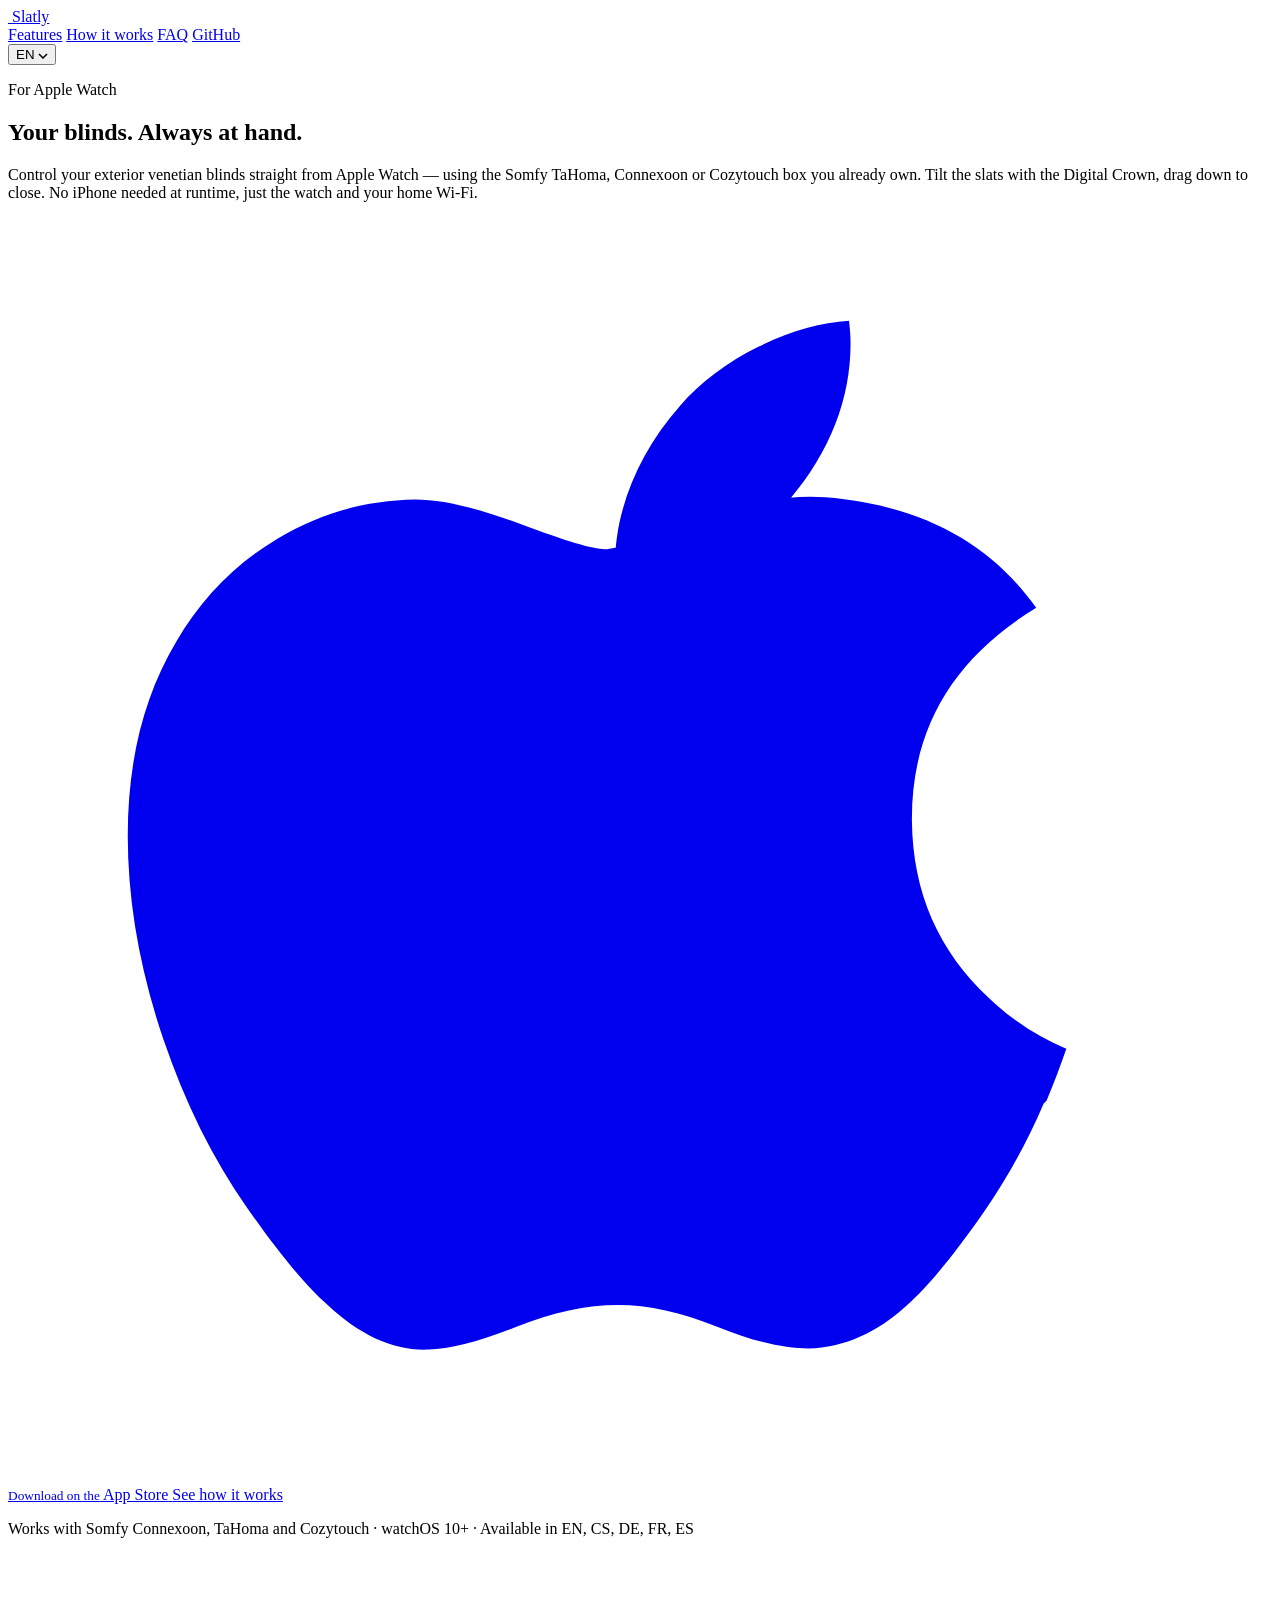
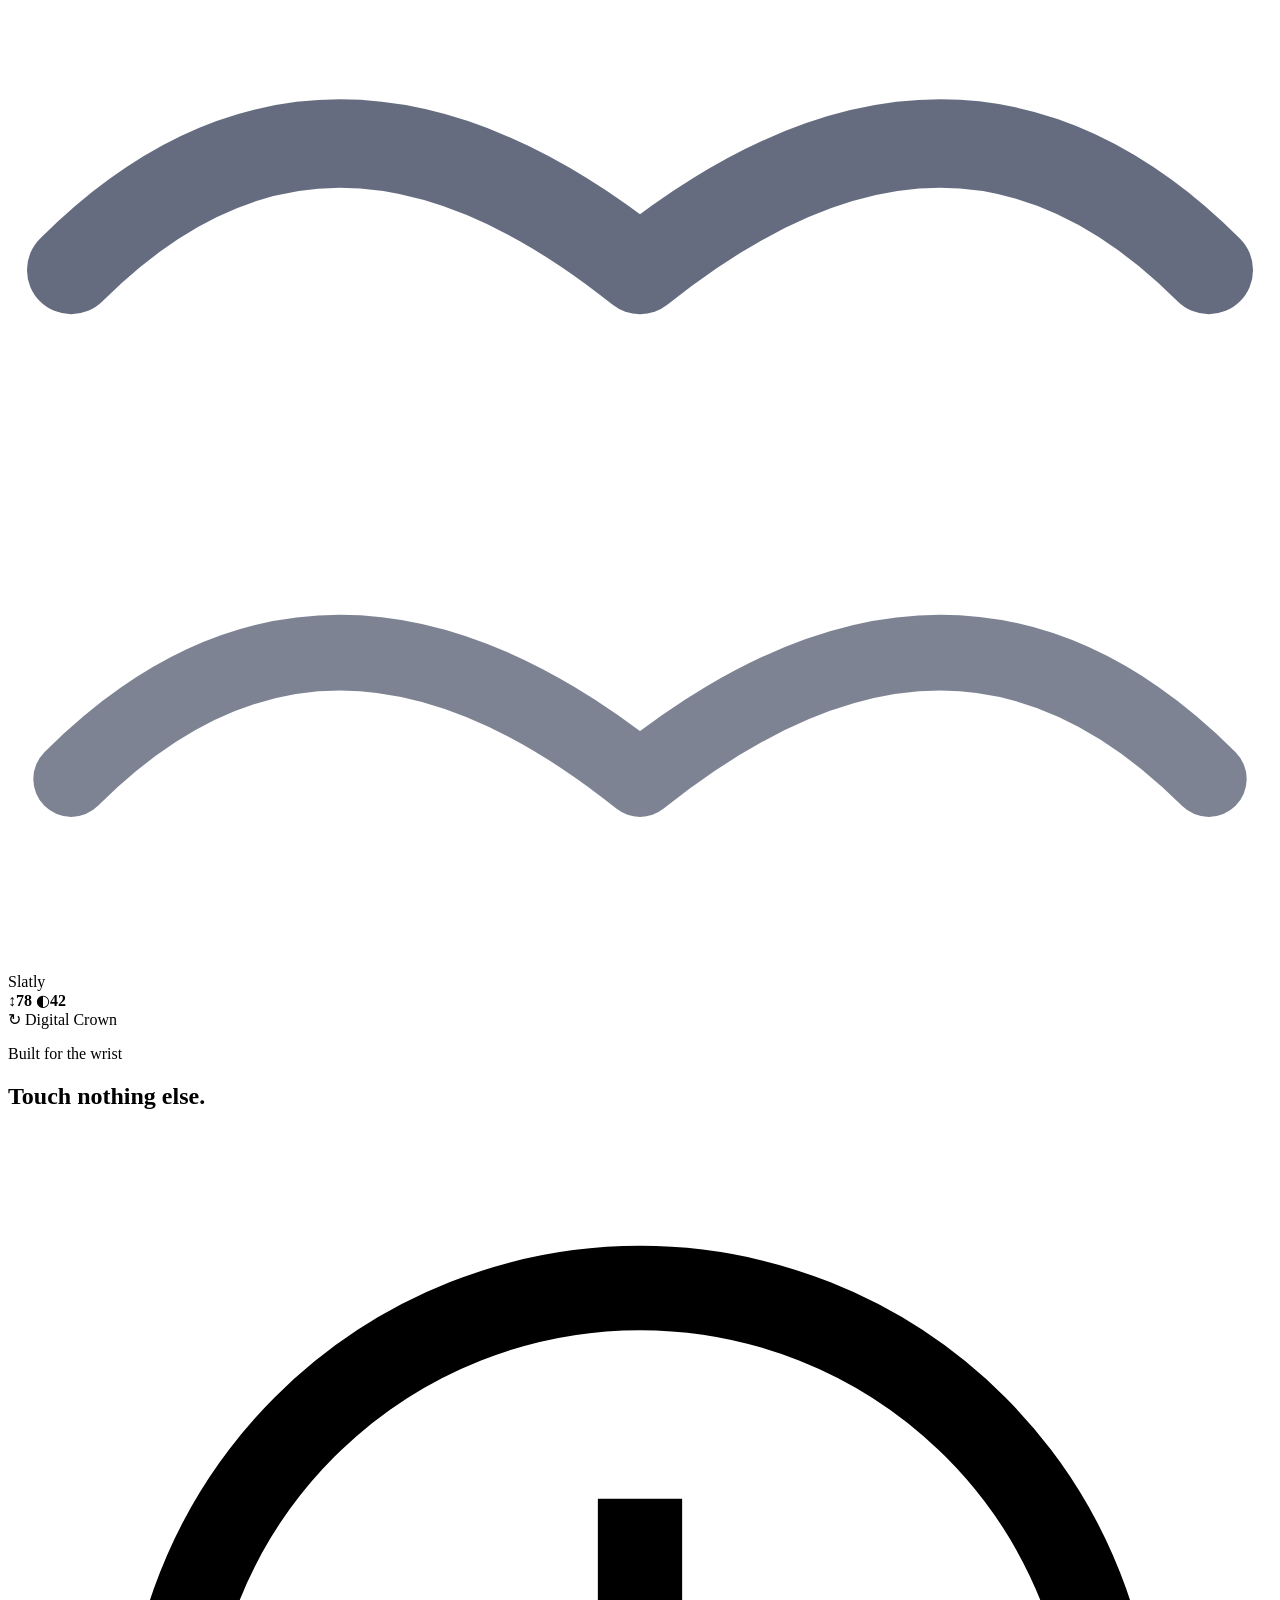
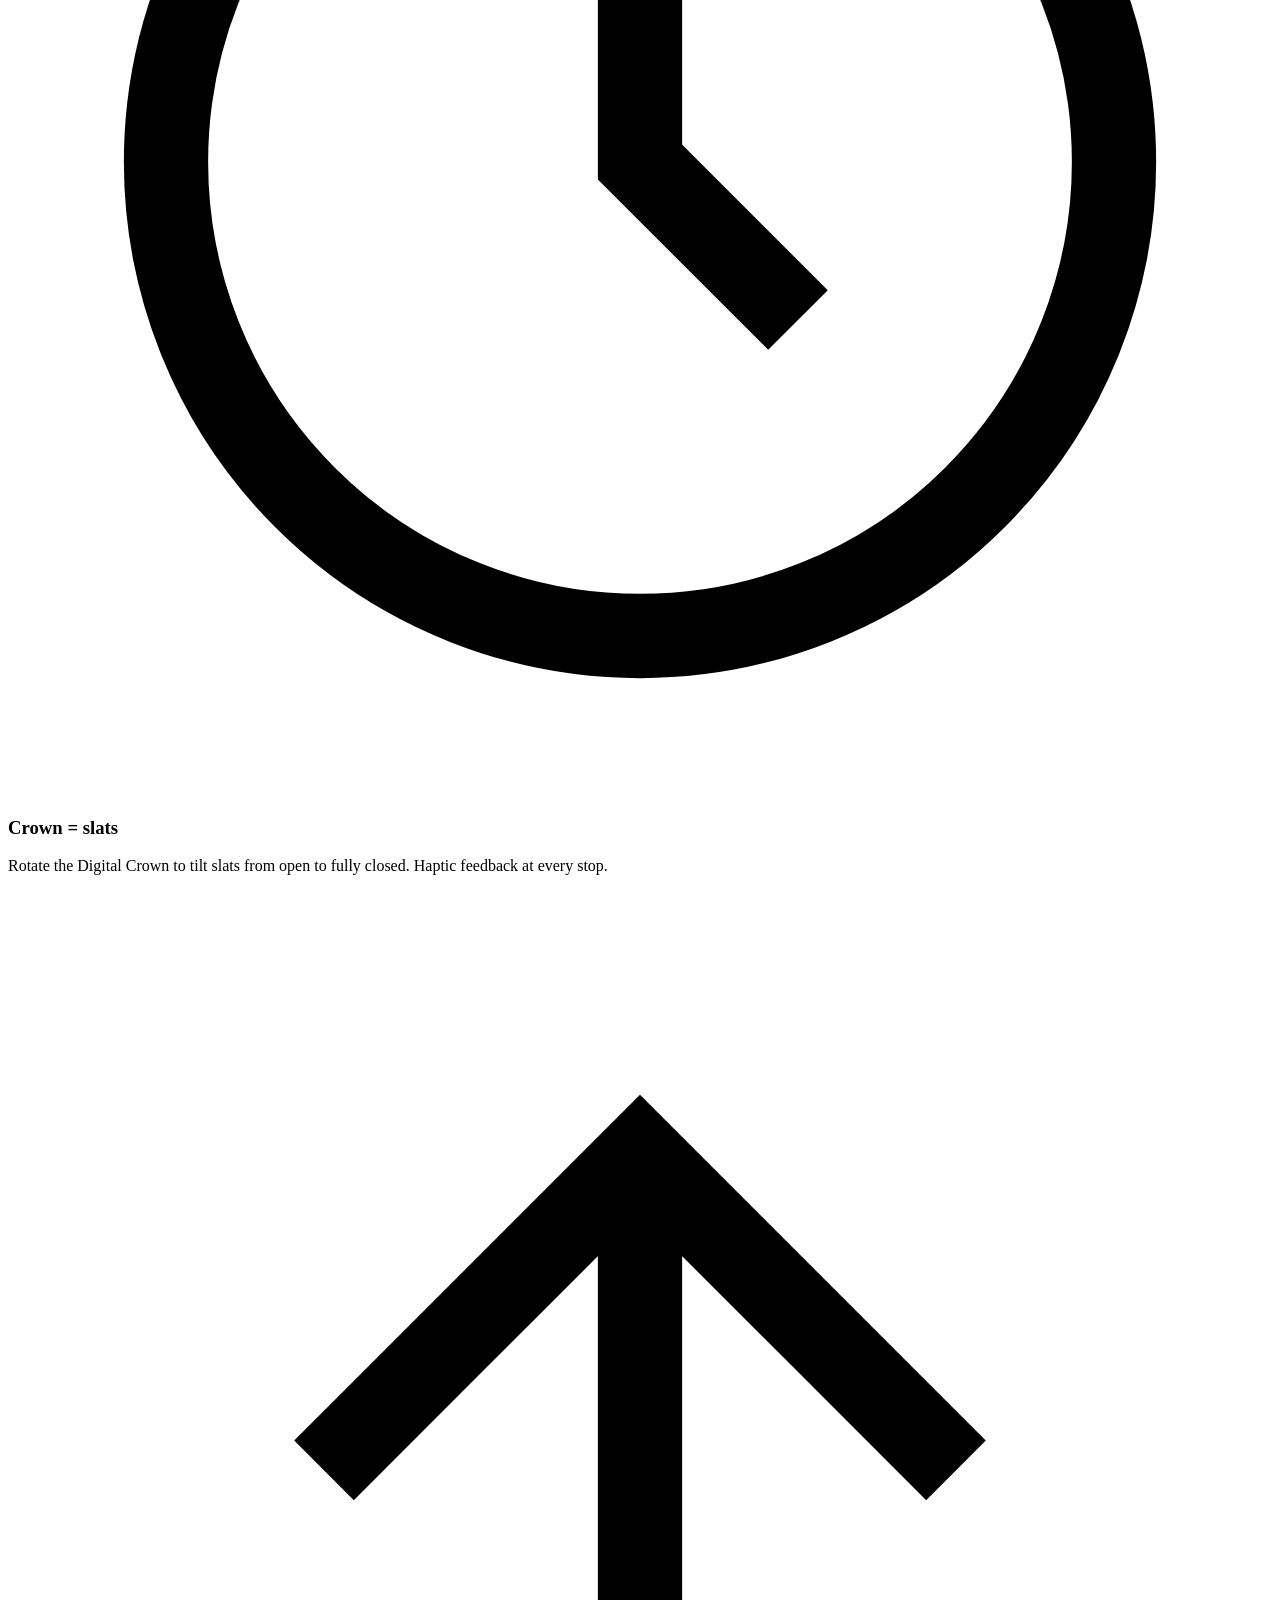
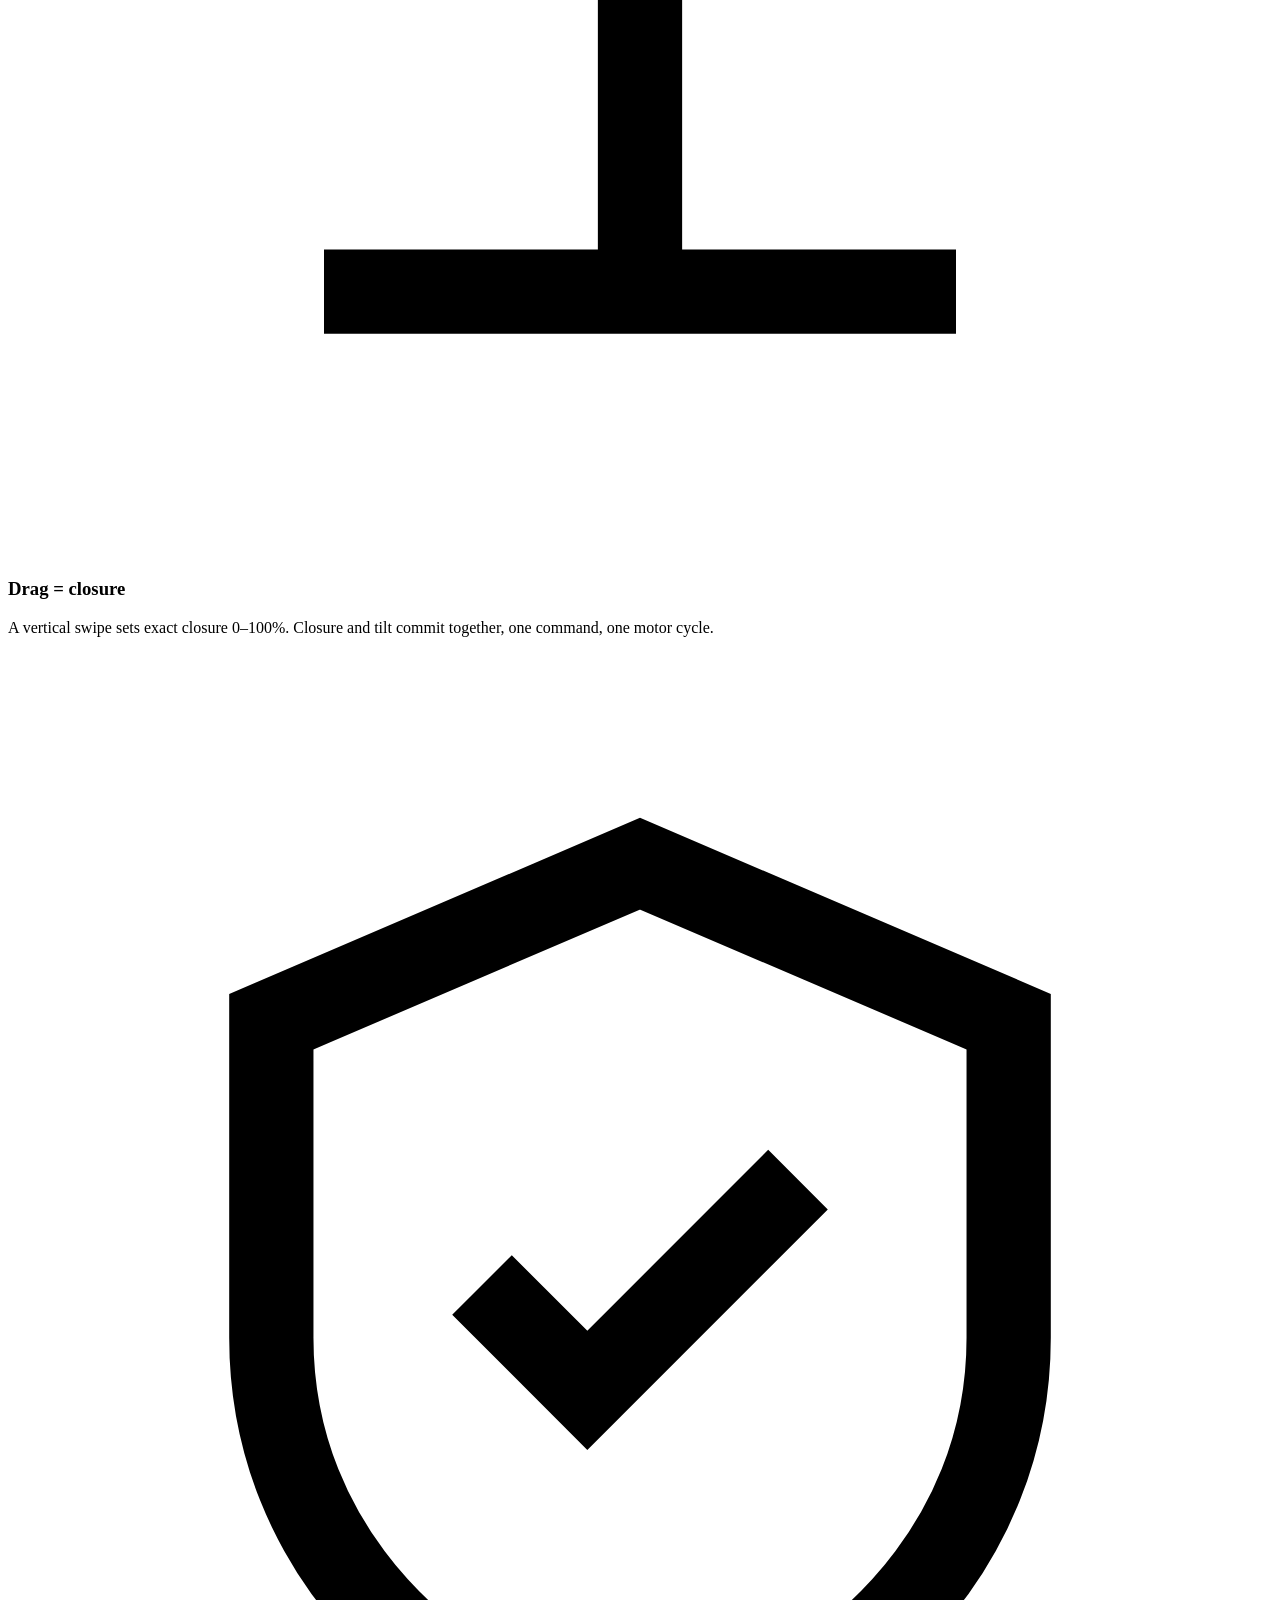
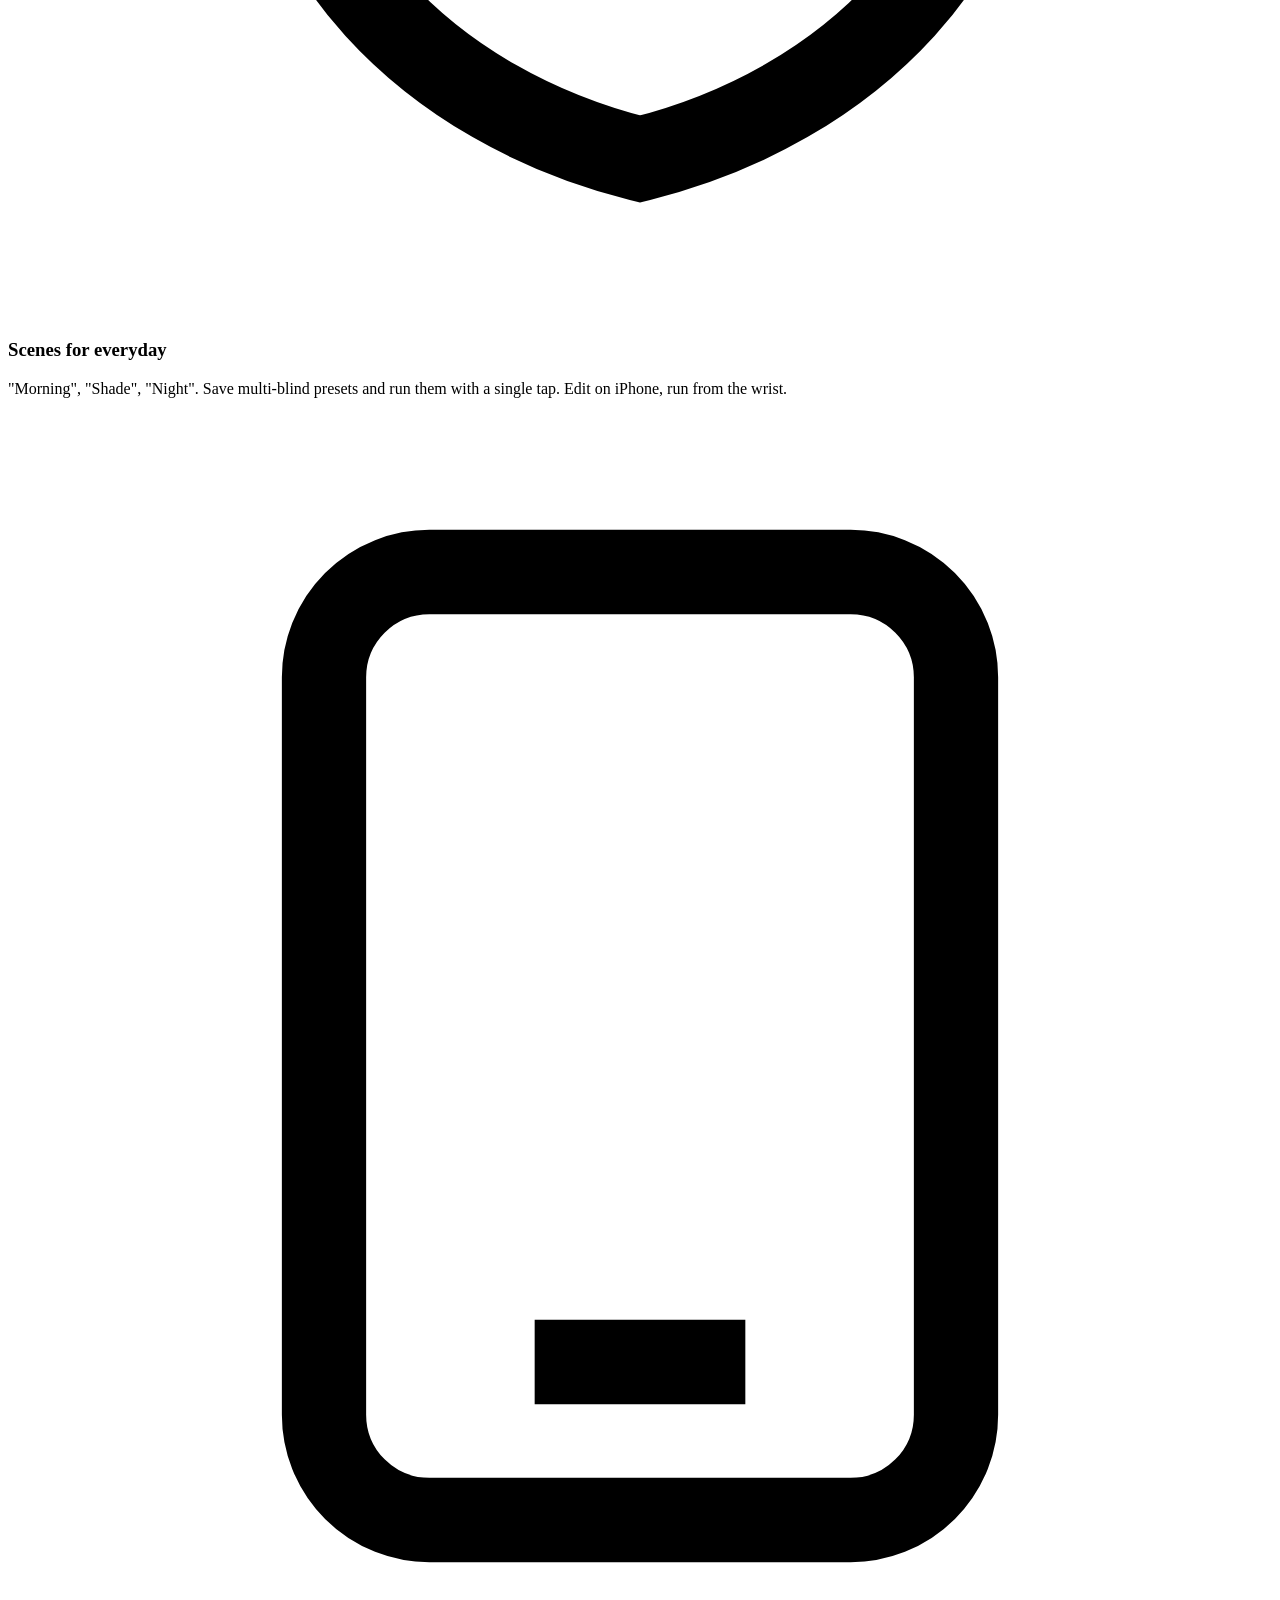
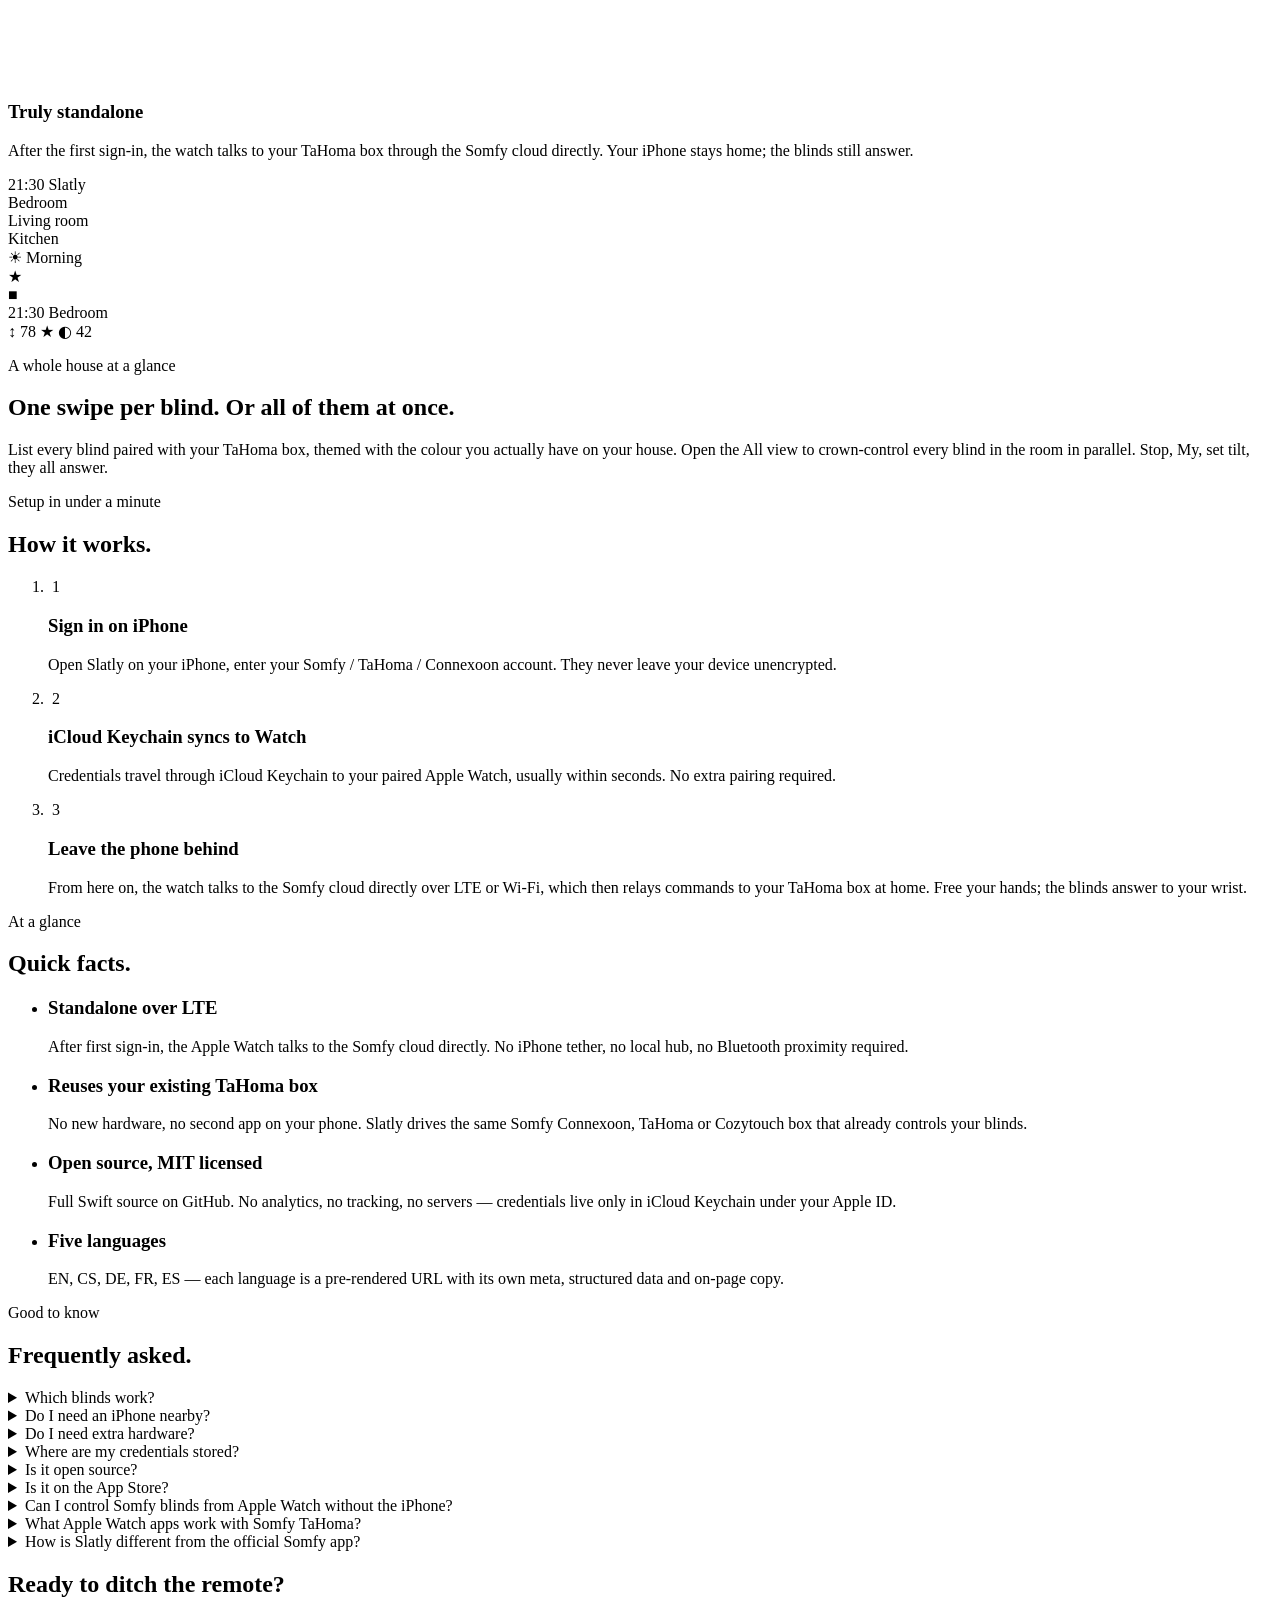
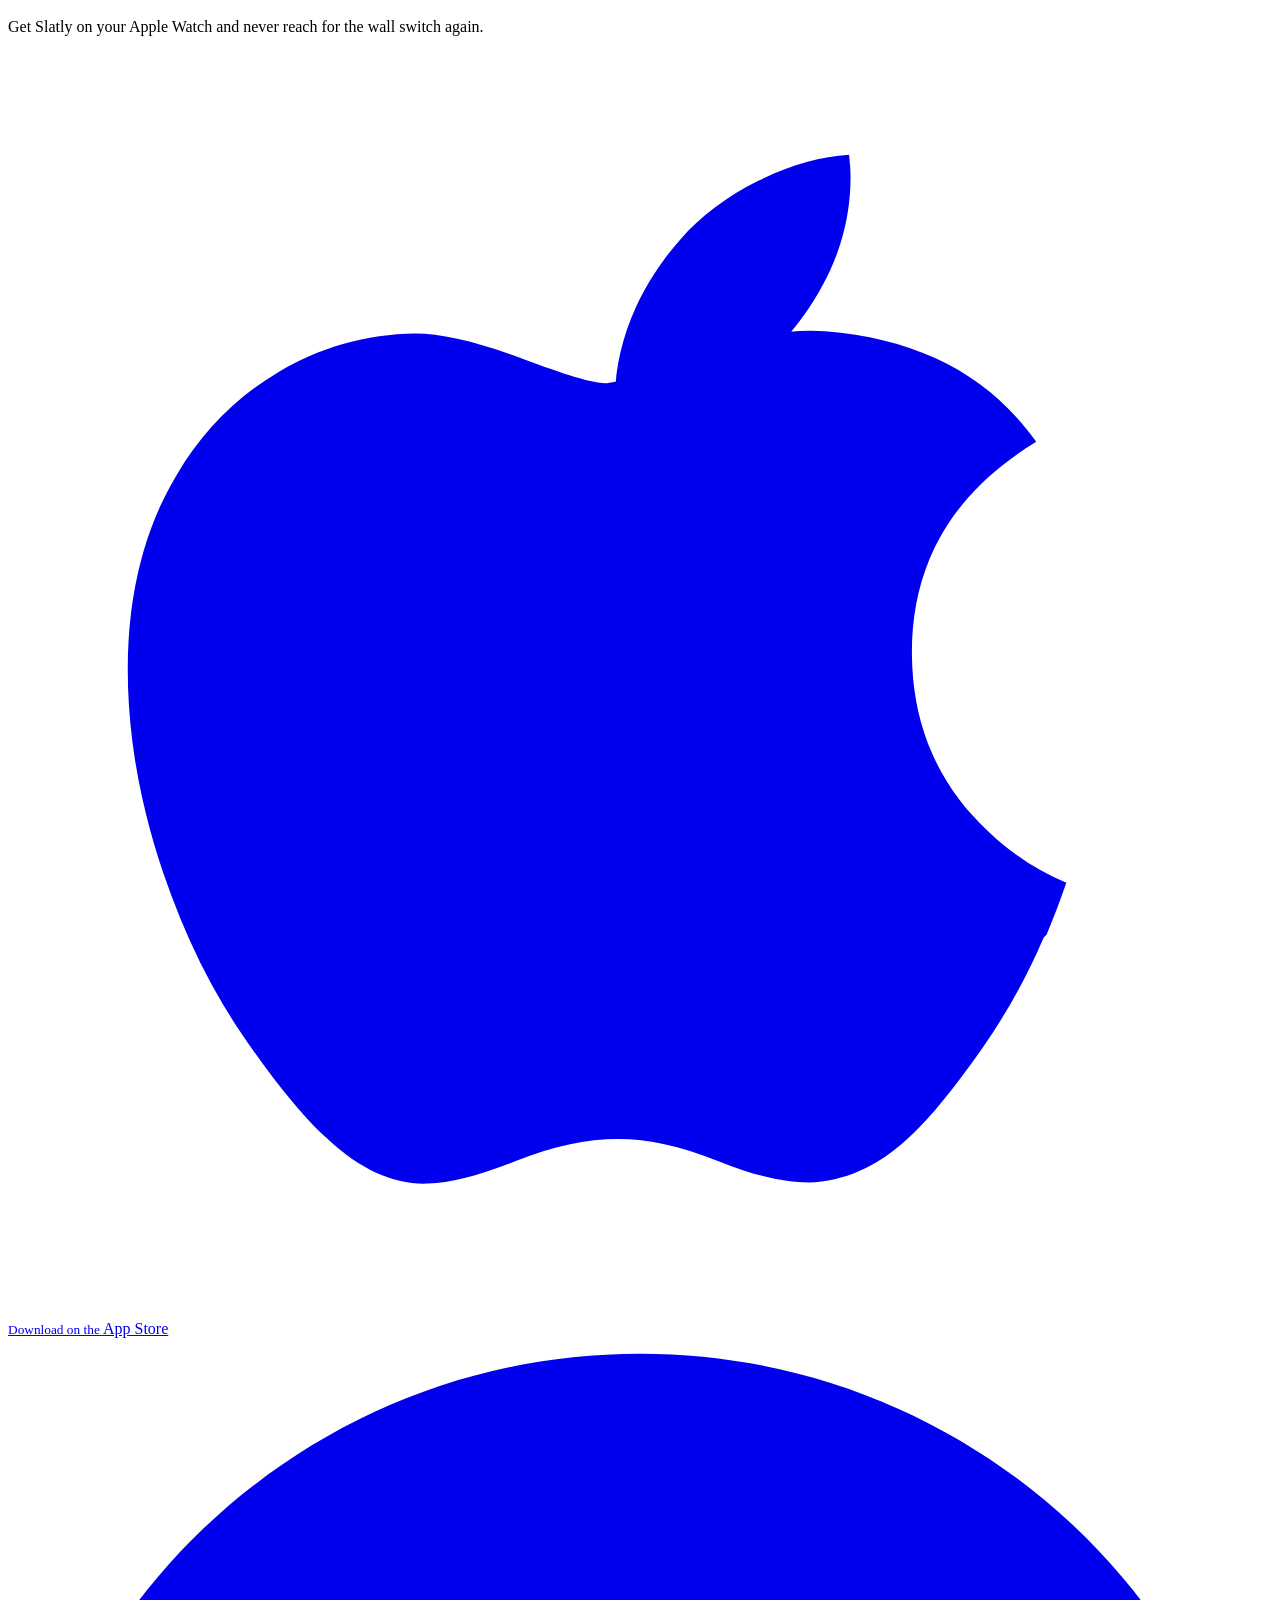
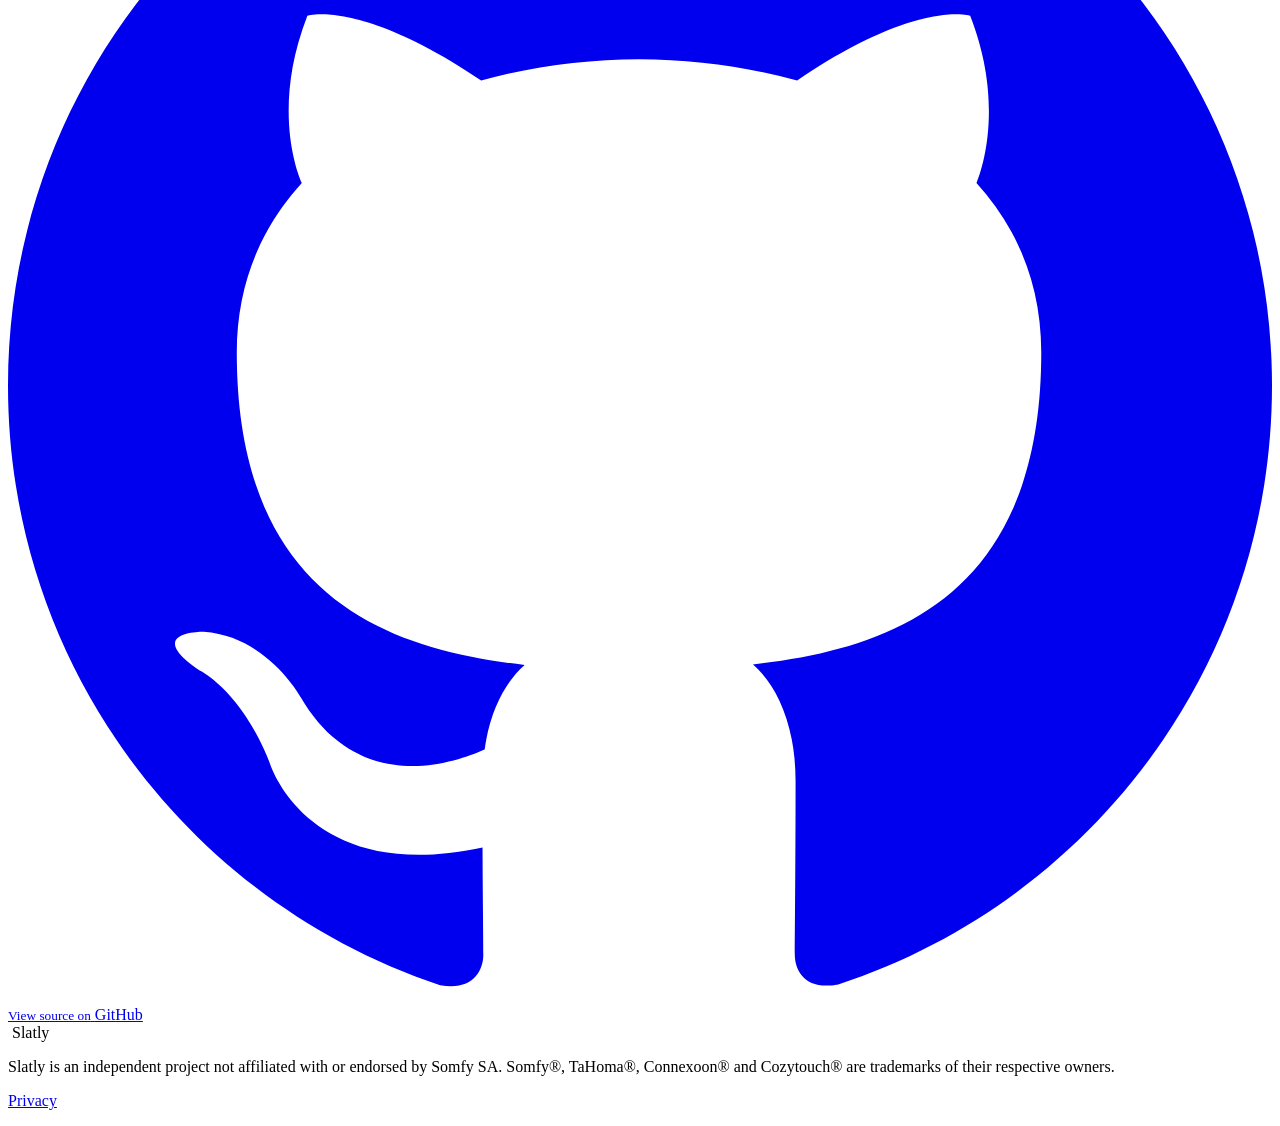
==== commit 1bffda04: "Web: GEO pass for AI search engines Adds:   - /llms.txt (compact LLM index, Jeremy Howard standard) " ====
--- a/web/index.html
+++ b/web/index.html
@@ -3,27 +3,256 @@
 <head>
     <meta charset="UTF-8">
     <meta name="viewport" content="width=device-width, initial-scale=1.0">
-    <title data-i18n="meta.title">Slatly, Apple Watch controller for Somfy blinds</title>
-    <meta name="description" data-i18n="meta.description" content="Control your Somfy exterior venetian blinds straight from Apple Watch. Tilt with the Digital Crown, drag to close. No iPhone, no hub required at runtime.">
+
+    <title data-i18n="meta.title">Slatly, Apple Watch controller for venetian blinds via TaHoma</title>
+    <meta name="description" data-i18n="meta.description" content="Control your exterior venetian blinds straight from Apple Watch through your existing Somfy TaHoma, Connexoon or Cozytouch box. Tilt with the Digital Crown, drag to close.">
+
+    <meta name="author" content="Martin Janíček">
+    <meta name="keywords" content="Slatly, Somfy Apple Watch, Somfy watchOS, ExteriorVenetianBlind, TaHoma Apple Watch, Connexoon Apple Watch, Cozytouch Apple Watch, venetian blinds controller, smart home Apple Watch, Digital Crown blinds, standalone watchOS app">
     <meta name="theme-color" content="#0e1530">
-    <meta property="og:title" content="Slatly">
-    <meta property="og:description" content="Control your Somfy blinds from Apple Watch.">
+    <meta name="robots" content="index, follow, max-image-preview:large, max-snippet:-1">
+    <meta name="format-detection" content="telephone=no">
+
+    <link rel="canonical" href="https://slatly.punkhive.com/">
+
+    <link rel="alternate" hreflang="en" href="https://slatly.punkhive.com/">
+    <link rel="alternate" hreflang="cs" href="https://slatly.punkhive.com/cs/">
+    <link rel="alternate" hreflang="de" href="https://slatly.punkhive.com/de/">
+    <link rel="alternate" hreflang="fr" href="https://slatly.punkhive.com/fr/">
+    <link rel="alternate" hreflang="es" href="https://slatly.punkhive.com/es/">
+    <link rel="alternate" hreflang="x-default" href="https://slatly.punkhive.com/">
+
+    <link rel="icon" type="image/png" sizes="192x192" href="/assets/app-icon-192.png">
+    <link rel="icon" type="image/png" sizes="512x512" href="/assets/app-icon-512.png">
+    <link rel="apple-touch-icon" href="/assets/apple-touch-icon.png">
+    <link rel="manifest" href="/manifest.json">
+
+    <!-- Open Graph -->
     <meta property="og:type" content="website">
-    <link rel="icon" type="image/svg+xml" href="assets/icon.svg">
+    <meta property="og:site_name" content="Slatly">
+    <meta property="og:title" content="Slatly, Apple Watch controller for venetian blinds via TaHoma" data-i18n="meta.title">
+    <meta property="og:description" content="Control your exterior venetian blinds straight from Apple Watch through your existing Somfy TaHoma, Connexoon or Cozytouch box. Tilt with the Digital Crown, drag to close." data-i18n="meta.description">
+    <meta property="og:url" content="https://slatly.punkhive.com/">
+    <meta property="og:locale" content="en_US">
+    <meta property="og:locale:alternate" content="cs_CZ">
+    <meta property="og:locale:alternate" content="de_DE">
+    <meta property="og:locale:alternate" content="fr_FR">
+    <meta property="og:locale:alternate" content="es_ES">
+    <meta property="og:image" content="https://slatly.punkhive.com/assets/og-image.png">
+    <meta property="og:image:width" content="1200">
+    <meta property="og:image:height" content="630">
+    <meta property="og:image:type" content="image/png">
+    <meta property="og:image:alt" content="Slatly — Apple Watch tilting Somfy exterior venetian blinds with the Digital Crown">
+
+    <!-- Twitter Card -->
+    <meta name="twitter:card" content="summary_large_image">
+    <meta name="twitter:title" content="Slatly, Apple Watch controller for venetian blinds via TaHoma" data-i18n="meta.title">
+    <meta name="twitter:description" content="Control your exterior venetian blinds straight from Apple Watch through your existing Somfy TaHoma, Connexoon or Cozytouch box. Tilt with the Digital Crown, drag to close." data-i18n="meta.description">
+    <meta name="twitter:image" content="https://slatly.punkhive.com/assets/og-image.png">
+    <meta name="twitter:image:alt" content="Slatly — Apple Watch tilting Somfy exterior venetian blinds with the Digital Crown">
+
     <link rel="preconnect" href="https://fonts.googleapis.com">
     <link rel="preconnect" href="https://fonts.gstatic.com" crossorigin>
     <link href="https://fonts.googleapis.com/css2?family=Bricolage+Grotesque:wght@400;500;600;700;800&display=swap" rel="stylesheet">
-    <link rel="stylesheet" href="styles.css">
+    <link rel="stylesheet" href="/styles.css">
+
+    <!-- Structured data -->
+    <script type="application/ld+json">
+{
+  "@context": "https://schema.org",
+  "@graph": [
+    {
+      "@type": "MobileApplication",
+      "@id": "https://slatly.punkhive.com/#app",
+      "name": "Slatly",
+      "alternateName": "Slatly for Apple Watch",
+      "applicationCategory": "LifestyleApplication",
+      "applicationSubCategory": "Home Automation",
+      "operatingSystem": "watchOS 10, iOS 17",
+      "url": "https://slatly.punkhive.com/",
+      "downloadUrl": "https://apps.apple.com/us/app/slatly/id6769497680",
+      "installUrl": "https://apps.apple.com/us/app/slatly/id6769497680",
+      "description": "Control your exterior venetian blinds straight from Apple Watch through your existing Somfy TaHoma, Connexoon or Cozytouch box. Tilt with the Digital Crown, drag to close.",
+      "image": "https://slatly.punkhive.com/assets/app-icon-512.png",
+      "screenshot": [
+        "https://slatly.punkhive.com/assets/watch-list.png",
+        "https://slatly.punkhive.com/assets/watch-detail.png"
+      ],
+      "author": {
+        "@type": "Person",
+        "name": "Martin Janíček",
+        "url": "https://github.com/martinjanicek"
+      },
+      "publisher": {
+        "@id": "https://slatly.punkhive.com/#person"
+      },
+      "offers": {
+        "@type": "Offer",
+        "price": "0",
+        "priceCurrency": "USD",
+        "availability": "https://schema.org/InStock"
+      },
+      "inLanguage": [
+        "en",
+        "cs",
+        "de",
+        "fr",
+        "es"
+      ],
+      "featureList": [
+        "Rotate the Digital Crown to tilt slats from open to fully closed. Haptic feedback at every stop.",
+        "A vertical swipe sets exact closure 0–100%. Closure and tilt commit together, one command, one motor cycle.",
+        "\"Morning\", \"Shade\", \"Night\". Save multi-blind presets and run them with a single tap. Edit on iPhone, run from the wrist.",
+        "After the first sign-in, the watch talks to your TaHoma box through the Somfy cloud directly. Your iPhone stays home; the blinds still answer."
+      ]
+    },
+    {
+      "@type": "WebSite",
+      "@id": "https://slatly.punkhive.com/#website",
+      "name": "Slatly",
+      "url": "https://slatly.punkhive.com/",
+      "inLanguage": "en",
+      "publisher": {
+        "@id": "https://slatly.punkhive.com/#person"
+      }
+    },
+    {
+      "@type": "WebPage",
+      "@id": "https://slatly.punkhive.com/#webpage",
+      "url": "https://slatly.punkhive.com/",
+      "name": "Slatly, Apple Watch controller for venetian blinds via TaHoma",
+      "description": "Control your exterior venetian blinds straight from Apple Watch through your existing Somfy TaHoma, Connexoon or Cozytouch box. Tilt with the Digital Crown, drag to close.",
+      "inLanguage": "en",
+      "isPartOf": {
+        "@id": "https://slatly.punkhive.com/#website"
+      },
+      "primaryImageOfPage": "https://slatly.punkhive.com/assets/og-image.png"
+    },
+    {
+      "@type": "Person",
+      "@id": "https://slatly.punkhive.com/#person",
+      "name": "Martin Janíček",
+      "url": "https://github.com/martinjanicek"
+    },
+    {
+      "@type": "FAQPage",
+      "@id": "https://slatly.punkhive.com/#faq",
+      "inLanguage": "en",
+      "mainEntity": [
+        {
+          "@type": "Question",
+          "name": "Which blinds work?",
+          "acceptedAnswer": {
+            "@type": "Answer",
+            "text": "Any motorised exterior venetian blind paired with a Somfy TaHoma, Connexoon or Cozytouch box — Somfy itself, plus io-homecontrol / RTS partner brands (Profalux, Asio, Eltako and others your box already supports). If they show up in the Somfy / TaHoma app, Slatly will see them."
+          }
+        },
+        {
+          "@type": "Question",
+          "name": "Do I need an iPhone nearby?",
+          "acceptedAnswer": {
+            "@type": "Answer",
+            "text": "Only the first time, to sign in. After credentials sync via iCloud Keychain (or via the built-in Watch hand-off), the Watch app runs fully standalone over LTE or Wi-Fi."
+          }
+        },
+        {
+          "@type": "Question",
+          "name": "Do I need extra hardware?",
+          "acceptedAnswer": {
+            "@type": "Answer",
+            "text": "No new hardware. Slatly reuses the Somfy TaHoma, Connexoon or Cozytouch box that already controls your blinds. No bridge, no second hub."
+          }
+        },
+        {
+          "@type": "Question",
+          "name": "Where are my credentials stored?",
+          "acceptedAnswer": {
+            "@type": "Answer",
+            "text": "In Apple's iCloud Keychain, end-to-end encrypted under your Apple ID. The app itself never sends them to any third party, only to Somfy's official OAuth endpoint."
+          }
+        },
+        {
+          "@type": "Question",
+          "name": "Is it open source?",
+          "acceptedAnswer": {
+            "@type": "Answer",
+            "text": "Yes. The Swift code, the OverkizKit library, and this website are all on GitHub. Contributions and translations are welcome."
+          }
+        },
+        {
+          "@type": "Question",
+          "name": "Is it on the App Store?",
+          "acceptedAnswer": {
+            "@type": "Answer",
+            "text": "Yes — Slatly is live on the App Store for $0.99 / a few crowns. One-time purchase, no subscription."
+          }
+        },
+        {
+          "@type": "Question",
+          "name": "Can I control Somfy blinds from Apple Watch without the iPhone?",
+          "acceptedAnswer": {
+            "@type": "Answer",
+            "text": "Yes, that's exactly what Slatly is built for. After a one-time iPhone sign-in, the Watch app runs fully standalone over LTE or Wi-Fi. Your iPhone can be downstairs, off, or out of Bluetooth range."
+          }
+        },
+        {
+          "@type": "Question",
+          "name": "What Apple Watch apps work with Somfy TaHoma?",
+          "acceptedAnswer": {
+            "@type": "Answer",
+            "text": "Slatly is purpose-built for the Somfy ExteriorVenetianBlind class on Connexoon, TaHoma and Cozytouch boxes — and it's the only third-party watchOS app that drives them standalone, without proxying every command through the iPhone."
+          }
+        },
+        {
+          "@type": "Question",
+          "name": "How is Slatly different from the official Somfy app?",
+          "acceptedAnswer": {
+            "@type": "Answer",
+            "text": "Slatly focuses entirely on the Apple Watch experience: real Crown-driven slat tilt, drag-to-closure gestures and standalone operation without the iPhone. The Somfy app remains useful for box setup and firmware updates; Slatly is the daily driver from your wrist."
+          }
+        }
+      ]
+    },
+    {
+      "@type": "HowTo",
+      "@id": "https://slatly.punkhive.com/#howto",
+      "name": "How it works",
+      "description": "Setup in under a minute",
+      "inLanguage": "en",
+      "totalTime": "PT1M",
+      "step": [
+        {
+          "@type": "HowToStep",
+          "position": 1,
+          "name": "Sign in on iPhone",
+          "text": "Open Slatly on your iPhone, enter your Somfy / TaHoma / Connexoon account. They never leave your device unencrypted.",
+          "url": "https://slatly.punkhive.com/#how"
+        },
+        {
+          "@type": "HowToStep",
+          "position": 2,
+          "name": "iCloud Keychain syncs to Watch",
+          "text": "Credentials travel through iCloud Keychain to your paired Apple Watch, usually within seconds. No extra pairing required.",
+          "url": "https://slatly.punkhive.com/#how"
+        },
+        {
+          "@type": "HowToStep",
+          "position": 3,
+          "name": "Leave the phone behind",
+          "text": "From here on, the watch talks to the Somfy cloud directly over LTE or Wi-Fi, which then relays commands to your TaHoma box at home. Free your hands; the blinds answer to your wrist.",
+          "url": "https://slatly.punkhive.com/#how"
+        }
+      ]
+    }
+  ]
+}
+    </script>
 </head>
 <body>
     <header class="topbar">
         <div class="topbar-inner">
             <a class="brand" href="#top">
-                <span class="brand-mark" aria-hidden="true">
-                    <span class="brand-mark-slat"></span>
-                    <span class="brand-mark-slat"></span>
-                    <span class="brand-mark-slat"></span>
-                </span>
+                <img class="brand-icon" src="/assets/app-icon-192.png" alt="" aria-hidden="true">
                 <span class="brand-name">Slatly</span>
             </a>
             <nav class="topnav">
@@ -56,10 +285,16 @@
             <div class="hero-inner">
                 <div class="hero-text">
                     <p class="eyebrow" data-i18n="hero.eyebrow">For Apple Watch</p>
-                    <h1 data-i18n="hero.title">Your blinds, on your wrist.</h1>
-                    <p class="hero-sub" data-i18n="hero.sub">Control Somfy exterior venetian blinds straight from Apple Watch. Tilt the slats with the Digital Crown, drag down to close. No iPhone, no hub, no bridge needed at runtime.</p>
+                    <h1 data-i18n="hero.title">Your blinds. Always at hand.</h1>
+                    <p class="hero-sub" data-i18n="hero.sub">Control your exterior venetian blinds straight from Apple Watch — using the Somfy TaHoma, Connexoon or Cozytouch box you already own. Tilt the slats with the Digital Crown, drag down to close. No iPhone needed at runtime, just the watch and your home Wi-Fi.</p>
                     <div class="hero-ctas">
-                        <a class="btn btn-primary" href="#" data-i18n="hero.cta_primary">Join TestFlight</a>
+                        <a class="appstore-badge" href="https://apps.apple.com/us/app/slatly/id6769497680" aria-label="Download Slatly on the App Store">
+                            <svg viewBox="0 0 24 24" aria-hidden="true" class="appstore-apple"><path fill="currentColor" d="M19.665 16.811c-.317.741-.694 1.424-1.13 2.051-.594.853-1.081 1.444-1.456 1.772-.583.537-1.207.812-1.876.831-.479 0-1.06-.137-1.738-.415-.681-.276-1.306-.413-1.879-.413-.6 0-1.244.137-1.932.413-.69.278-1.246.421-1.673.435-.642.027-1.281-.255-1.916-.85-.407-.357-.916-.97-1.523-1.838-.65-.926-1.184-2-1.6-3.226-.445-1.323-.668-2.605-.668-3.846 0-1.423.307-2.65.92-3.679.484-.829 1.127-1.483 1.93-1.962.804-.479 1.673-.723 2.608-.738.51 0 1.18.158 2.012.471.83.314 1.362.473 1.594.473.174 0 .766-.187 1.772-.557.952-.343 1.755-.485 2.41-.43 1.778.143 3.114.841 4.003 2.099-1.589.964-2.376 2.314-2.36 4.047.014 1.35.504 2.473 1.466 3.365.436.413.923.733 1.466.96-.118.342-.243.67-.376.987zM15.998 2.38c0 1.062-.388 2.054-1.161 2.971-.933 1.092-2.062 1.722-3.286 1.622a3.3 3.3 0 01-.025-.402c0-1.02.444-2.111 1.232-3.002.394-.452.893-.827 1.498-1.127.604-.296 1.176-.46 1.713-.49.016.143.029.286.029.428z"/></svg>
+                            <span class="appstore-text">
+                                <small data-i18n="hero.cta_appstore_top">Download on the</small>
+                                <span class="appstore-label">App Store</span>
+                            </span>
+                        </a>
                         <a class="btn btn-ghost" href="#how" data-i18n="hero.cta_secondary">See how it works</a>
                     </div>
                     <p class="hero-meta" data-i18n="hero.meta">Works with Somfy Connexoon, TaHoma and Cozytouch · watchOS 10+ · Available in EN, CS, DE, FR, ES</p>
@@ -154,14 +389,14 @@
                             <svg viewBox="0 0 24 24" fill="none" stroke="currentColor" stroke-width="1.6"><path d="M5 7l7-3 7 3v6c0 4-3 7-7 8-4-1-7-4-7-8V7z"/><path d="M9 12l2 2 4-4"/></svg>
                         </div>
                         <h3 data-i18n="features.f3_title">Scenes for everyday</h3>
-                        <p data-i18n="features.f3_body">"Morning", "Shade", "Night". Save multi-blind presets and run them with a single tap. Edit on iPhone, run from the wrist.</p>
+                        <p data-i18n="features.f3_body">&quot;Morning&quot;, &quot;Shade&quot;, &quot;Night&quot;. Save multi-blind presets and run them with a single tap. Edit on iPhone, run from the wrist.</p>
                     </article>
                     <article class="feature-card">
                         <div class="feature-icon" aria-hidden="true">
                             <svg viewBox="0 0 24 24" fill="none" stroke="currentColor" stroke-width="1.6"><rect x="6" y="3" width="12" height="18" rx="2"/><path d="M10 18h4"/></svg>
                         </div>
                         <h3 data-i18n="features.f4_title">Truly standalone</h3>
-                        <p data-i18n="features.f4_body">The watch talks to Somfy cloud directly. Leave your iPhone behind, your blinds still listen.</p>
+                        <p data-i18n="features.f4_body">After the first sign-in, the watch talks to your TaHoma box through the Somfy cloud directly. Your iPhone stays home; the blinds still answer.</p>
                     </article>
                 </div>
             </div>
@@ -235,7 +470,7 @@
                 <div class="showcase-text">
                     <p class="eyebrow" data-i18n="showcase.eyebrow">A whole house at a glance</p>
                     <h2 data-i18n="showcase.title">One swipe per blind. Or all of them at once.</h2>
-                    <p data-i18n="showcase.body">List every blind on your Somfy account, themed with the colour you actually have on your house. Open the All view to crown-control every blind in the room in parallel. Stop, My, set tilt, they all answer.</p>
+                    <p data-i18n="showcase.body">List every blind paired with your TaHoma box, themed with the colour you actually have on your house. Open the All view to crown-control every blind in the room in parallel. Stop, My, set tilt, they all answer.</p>
                 </div>
             </div>
         </section>
@@ -246,24 +481,49 @@
                 <h2 data-i18n="how.title">How it works.</h2>
                 <ol class="howto-steps">
                     <li>
-                        <img class="howto-img" src="assets/step1.png" alt="" loading="lazy">
+                        <img class="howto-img" data-step="1" src="/assets/step1.png" alt="" loading="lazy">
                         <span class="step-num">1</span>
                         <h3 data-i18n="how.s1_title">Sign in on iPhone</h3>
-                        <p data-i18n="how.s1_body">Open Slatly on your iPhone, enter your Somfy / TaHoma credentials. They never leave your device unencrypted.</p>
+                        <p data-i18n="how.s1_body">Open Slatly on your iPhone, enter your Somfy / TaHoma / Connexoon account. They never leave your device unencrypted.</p>
                     </li>
                     <li>
-                        <img class="howto-img" src="assets/step2.png" alt="" loading="lazy">
+                        <img class="howto-img" data-step="2" src="/assets/step2.png" alt="" loading="lazy">
                         <span class="step-num">2</span>
                         <h3 data-i18n="how.s2_title">iCloud Keychain syncs to Watch</h3>
                         <p data-i18n="how.s2_body">Credentials travel through iCloud Keychain to your paired Apple Watch, usually within seconds. No extra pairing required.</p>
                     </li>
                     <li>
-                        <img class="howto-img" src="assets/step3.png" alt="" loading="lazy">
+                        <img class="howto-img" data-step="3" src="/assets/step3.png" alt="" loading="lazy">
                         <span class="step-num">3</span>
                         <h3 data-i18n="how.s3_title">Leave the phone behind</h3>
-                        <p data-i18n="how.s3_body">From here on, the watch talks to Somfy cloud directly over LTE or Wi-Fi. Free your hands; the blinds answer to your wrist.</p>
+                        <p data-i18n="how.s3_body">From here on, the watch talks to the Somfy cloud directly over LTE or Wi-Fi, which then relays commands to your TaHoma box at home. Free your hands; the blinds answer to your wrist.</p>
                     </li>
                 </ol>
+            </div>
+        </section>
+
+        <section class="facts" id="facts">
+            <div class="container">
+                <p class="eyebrow" data-i18n="facts.eyebrow">At a glance</p>
+                <h2 data-i18n="facts.title">Quick facts.</h2>
+                <ul class="facts-list">
+                    <li>
+                        <h3 data-i18n="facts.f1_title">Standalone over LTE</h3>
+                        <p data-i18n="facts.f1_body">After first sign-in, the Apple Watch talks to the Somfy cloud directly. No iPhone tether, no local hub, no Bluetooth proximity required.</p>
+                    </li>
+                    <li>
+                        <h3 data-i18n="facts.f2_title">Reuses your existing TaHoma box</h3>
+                        <p data-i18n="facts.f2_body">No new hardware, no second app on your phone. Slatly drives the same Somfy Connexoon, TaHoma or Cozytouch box that already controls your blinds.</p>
+                    </li>
+                    <li>
+                        <h3 data-i18n="facts.f3_title">Open source, MIT licensed</h3>
+                        <p data-i18n="facts.f3_body">Full Swift source on GitHub. No analytics, no tracking, no servers — credentials live only in iCloud Keychain under your Apple ID.</p>
+                    </li>
+                    <li>
+                        <h3 data-i18n="facts.f4_title">Five languages</h3>
+                        <p data-i18n="facts.f4_body">EN, CS, DE, FR, ES — each language is a pre-rendered URL with its own meta, structured data and on-page copy.</p>
+                    </li>
+                </ul>
             </div>
         </section>
 
@@ -274,23 +534,39 @@
                 <div class="faq-list">
                     <details>
                         <summary data-i18n="faq.q1">Which blinds work?</summary>
-                        <p data-i18n="faq.a1">Any Somfy ExteriorVenetianBlind device registered on a Connexoon, TaHoma or Cozytouch box. If you can open/close them in the Somfy app, Slatly will see them.</p>
+                        <p data-i18n="faq.a1">Any motorised exterior venetian blind paired with a Somfy TaHoma, Connexoon or Cozytouch box — Somfy itself, plus io-homecontrol / RTS partner brands (Profalux, Asio, Eltako and others your box already supports). If they show up in the Somfy / TaHoma app, Slatly will see them.</p>
                     </details>
                     <details>
                         <summary data-i18n="faq.q2">Do I need an iPhone nearby?</summary>
-                        <p data-i18n="faq.a2">Only the first time, to sign in. After credentials sync via iCloud Keychain, the Watch app runs fully standalone over LTE or Wi-Fi.</p>
-                    </details>
-                    <details>
-                        <summary data-i18n="faq.q3">Where are my credentials stored?</summary>
-                        <p data-i18n="faq.a3">In Apple's iCloud Keychain, end-to-end encrypted under your Apple ID. The app itself never sends them to any third party, only to Somfy's official OAuth endpoint.</p>
-                    </details>
-                    <details>
-                        <summary data-i18n="faq.q4">Is it open source?</summary>
-                        <p data-i18n="faq.a4">Yes. The Swift code, the OverkizKit library, and this website are all on GitHub. Contributions and translations are welcome.</p>
-                    </details>
-                    <details>
-                        <summary data-i18n="faq.q5">When is it on the App Store?</summary>
-                        <p data-i18n="faq.a5">A TestFlight build is in active polish. Public App Store release follows once the iCloud sync capability work is signed off. Join the TestFlight to get early access.</p>
+                        <p data-i18n="faq.a2">Only the first time, to sign in. After credentials sync via iCloud Keychain (or via the built-in Watch hand-off), the Watch app runs fully standalone over LTE or Wi-Fi.</p>
+                    </details>
+                    <details>
+                        <summary data-i18n="faq.q3">Do I need extra hardware?</summary>
+                        <p data-i18n="faq.a3">No new hardware. Slatly reuses the Somfy TaHoma, Connexoon or Cozytouch box that already controls your blinds. No bridge, no second hub.</p>
+                    </details>
+                    <details>
+                        <summary data-i18n="faq.q4">Where are my credentials stored?</summary>
+                        <p data-i18n="faq.a4">In Apple's iCloud Keychain, end-to-end encrypted under your Apple ID. The app itself never sends them to any third party, only to Somfy's official OAuth endpoint.</p>
+                    </details>
+                    <details>
+                        <summary data-i18n="faq.q5">Is it open source?</summary>
+                        <p data-i18n="faq.a5">Yes. The Swift code, the OverkizKit library, and this website are all on GitHub. Contributions and translations are welcome.</p>
+                    </details>
+                    <details>
+                        <summary data-i18n="faq.q6">Is it on the App Store?</summary>
+                        <p data-i18n="faq.a6">Yes — Slatly is live on the App Store for $0.99 / a few crowns. One-time purchase, no subscription.</p>
+                    </details>
+                    <details>
+                        <summary data-i18n="faq.q7">Can I control Somfy blinds from Apple Watch without the iPhone?</summary>
+                        <p data-i18n="faq.a7">Yes, that's exactly what Slatly is built for. After a one-time iPhone sign-in, the Watch app runs fully standalone over LTE or Wi-Fi. Your iPhone can be downstairs, off, or out of Bluetooth range.</p>
+                    </details>
+                    <details>
+                        <summary data-i18n="faq.q8">What Apple Watch apps work with Somfy TaHoma?</summary>
+                        <p data-i18n="faq.a8">Slatly is purpose-built for the Somfy ExteriorVenetianBlind class on Connexoon, TaHoma and Cozytouch boxes — and it's the only third-party watchOS app that drives them standalone, without proxying every command through the iPhone.</p>
+                    </details>
+                    <details>
+                        <summary data-i18n="faq.q9">How is Slatly different from the official Somfy app?</summary>
+                        <p data-i18n="faq.a9">Slatly focuses entirely on the Apple Watch experience: real Crown-driven slat tilt, drag-to-closure gestures and standalone operation without the iPhone. The Somfy app remains useful for box setup and firmware updates; Slatly is the daily driver from your wrist.</p>
                     </details>
                 </div>
             </div>
@@ -301,8 +577,20 @@
                 <h2 data-i18n="cta.title">Ready to ditch the remote?</h2>
                 <p data-i18n="cta.body">Get Slatly on your Apple Watch and never reach for the wall switch again.</p>
                 <div class="cta-buttons">
-                    <a class="btn btn-primary btn-lg" href="#" data-i18n="cta.primary">Join TestFlight</a>
-                    <a class="btn btn-ghost btn-lg" href="https://github.com/martinjanicek/slatly" target="_blank" rel="noopener" data-i18n="cta.secondary">View on GitHub</a>
+                    <a class="appstore-badge appstore-badge-lg" href="https://apps.apple.com/us/app/slatly/id6769497680" aria-label="Download Slatly on the App Store">
+                        <svg viewBox="0 0 24 24" aria-hidden="true" class="appstore-apple"><path fill="currentColor" d="M19.665 16.811c-.317.741-.694 1.424-1.13 2.051-.594.853-1.081 1.444-1.456 1.772-.583.537-1.207.812-1.876.831-.479 0-1.06-.137-1.738-.415-.681-.276-1.306-.413-1.879-.413-.6 0-1.244.137-1.932.413-.69.278-1.246.421-1.673.435-.642.027-1.281-.255-1.916-.85-.407-.357-.916-.97-1.523-1.838-.65-.926-1.184-2-1.6-3.226-.445-1.323-.668-2.605-.668-3.846 0-1.423.307-2.65.92-3.679.484-.829 1.127-1.483 1.93-1.962.804-.479 1.673-.723 2.608-.738.51 0 1.18.158 2.012.471.83.314 1.362.473 1.594.473.174 0 .766-.187 1.772-.557.952-.343 1.755-.485 2.41-.43 1.778.143 3.114.841 4.003 2.099-1.589.964-2.376 2.314-2.36 4.047.014 1.35.504 2.473 1.466 3.365.436.413.923.733 1.466.96-.118.342-.243.67-.376.987zM15.998 2.38c0 1.062-.388 2.054-1.161 2.971-.933 1.092-2.062 1.722-3.286 1.622a3.3 3.3 0 01-.025-.402c0-1.02.444-2.111 1.232-3.002.394-.452.893-.827 1.498-1.127.604-.296 1.176-.46 1.713-.49.016.143.029.286.029.428z"/></svg>
+                        <span class="appstore-text">
+                            <small data-i18n="hero.cta_appstore_top">Download on the</small>
+                            <span class="appstore-label">App Store</span>
+                        </span>
+                    </a>
+                    <a class="appstore-badge appstore-badge-lg" href="https://github.com/martinjanicek/slatly" target="_blank" rel="noopener" aria-label="Slatly source on GitHub">
+                        <svg viewBox="0 0 24 24" aria-hidden="true" class="appstore-apple"><path fill="currentColor" d="M12 .297c-6.63 0-12 5.373-12 12 0 5.303 3.438 9.8 8.205 11.385.6.113.82-.258.82-.577 0-.285-.01-1.04-.015-2.04-3.338.724-4.042-1.61-4.042-1.61C4.422 18.07 3.633 17.7 3.633 17.7c-1.087-.744.084-.729.084-.729 1.205.084 1.838 1.236 1.838 1.236 1.07 1.835 2.809 1.305 3.495.998.108-.776.417-1.305.76-1.605-2.665-.3-5.466-1.332-5.466-5.93 0-1.31.465-2.38 1.235-3.22-.135-.303-.54-1.523.105-3.176 0 0 1.005-.322 3.3 1.23.96-.267 1.98-.399 3-.405 1.02.006 2.04.138 3 .405 2.28-1.552 3.285-1.23 3.285-1.23.645 1.653.24 2.873.12 3.176.765.84 1.23 1.91 1.23 3.22 0 4.61-2.805 5.625-5.475 5.92.42.36.81 1.096.81 2.22 0 1.606-.015 2.896-.015 3.286 0 .315.21.69.825.57C20.565 22.092 24 17.592 24 12.297c0-6.627-5.373-12-12-12"/></svg>
+                        <span class="appstore-text">
+                            <small data-i18n="hero.cta_github_top">View source on</small>
+                            <span class="appstore-label">GitHub</span>
+                        </span>
+                    </a>
                 </div>
             </div>
         </section>
@@ -311,17 +599,14 @@
     <footer class="footer">
         <div class="container footer-inner">
             <div class="footer-brand">
-                <span class="brand-mark" aria-hidden="true">
-                    <span class="brand-mark-slat"></span>
-                    <span class="brand-mark-slat"></span>
-                    <span class="brand-mark-slat"></span>
-                </span>
+                <img class="brand-icon" src="/assets/app-icon-192.png" alt="" aria-hidden="true">
                 <span>Slatly</span>
             </div>
             <p class="footer-fineprint" data-i18n="footer.fineprint">Slatly is an independent project not affiliated with or endorsed by Somfy SA. Somfy®, TaHoma®, Connexoon® and Cozytouch® are trademarks of their respective owners.</p>
+            <p class="footer-links"><a href="/privacy.html">Privacy</a></p>
         </div>
     </footer>
 
-    <script src="script.js"></script>
+    <script src="/script.js"></script>
 </body>
 </html>
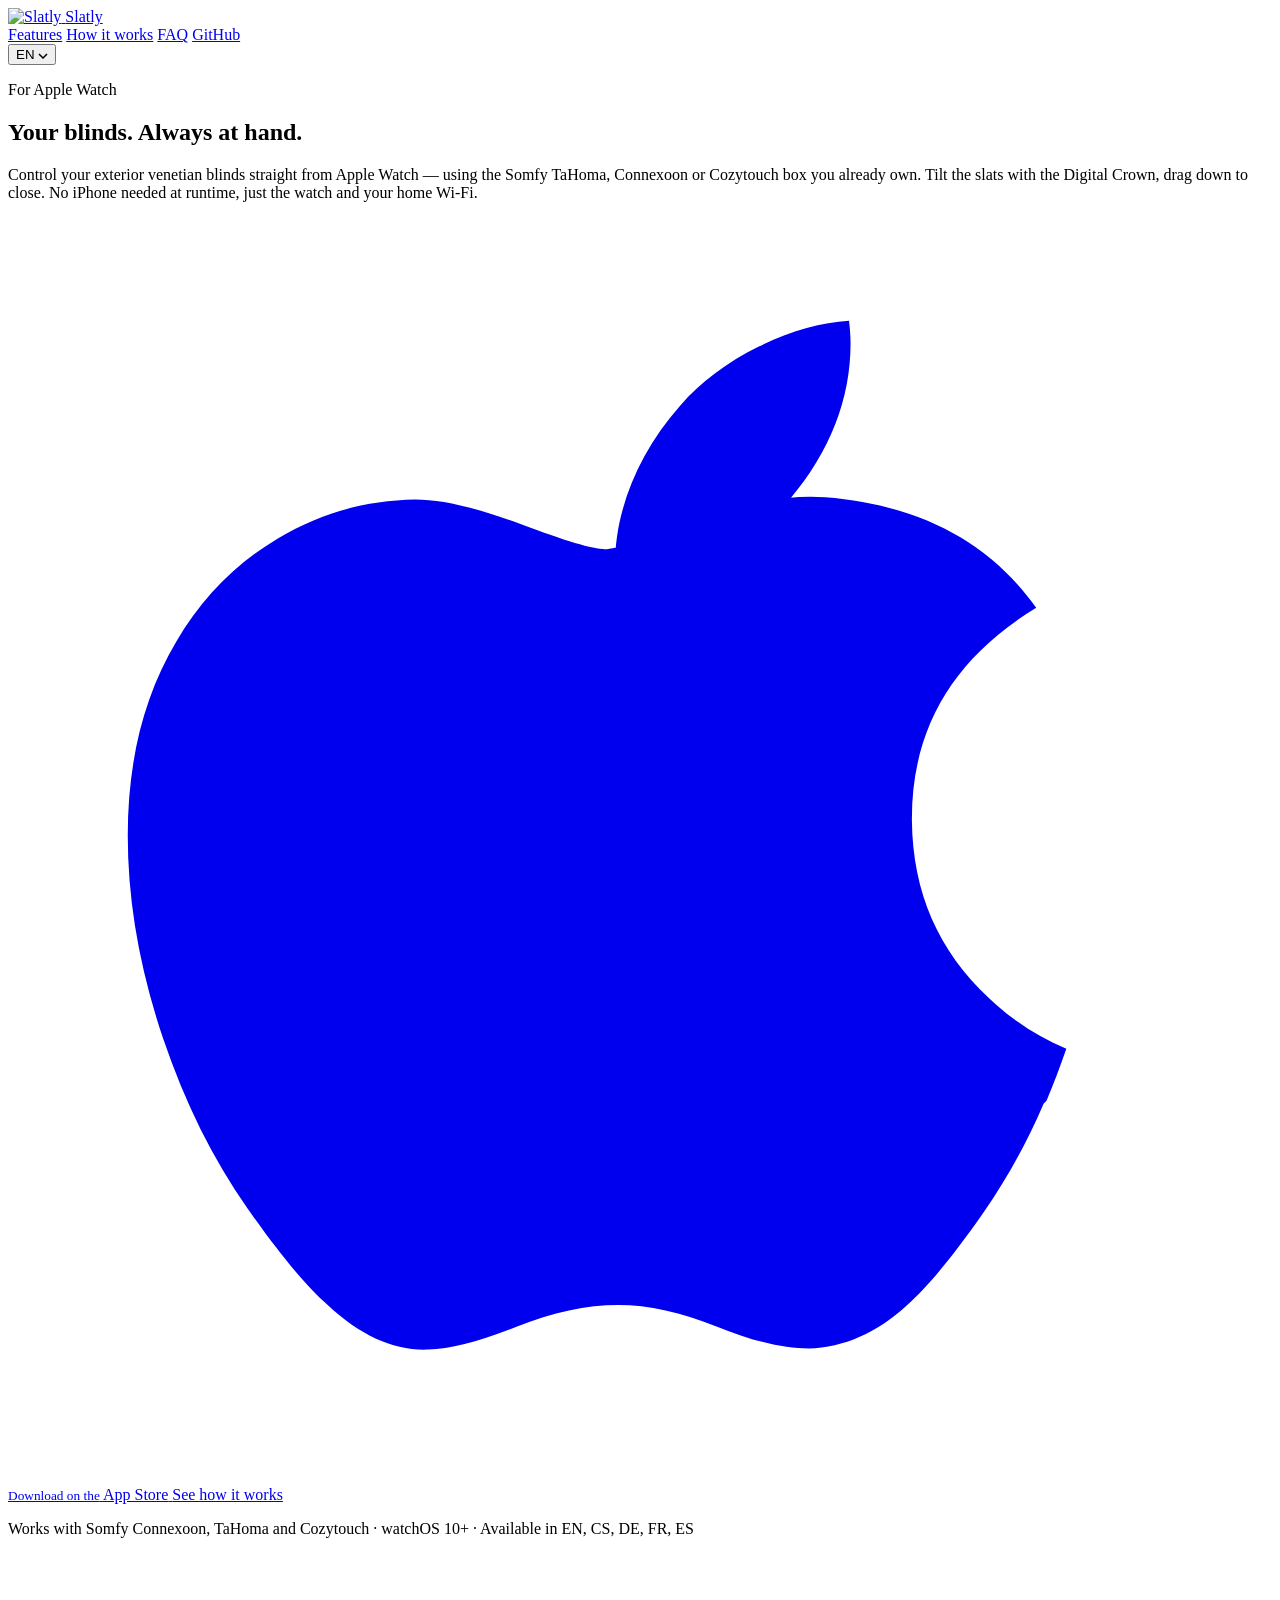
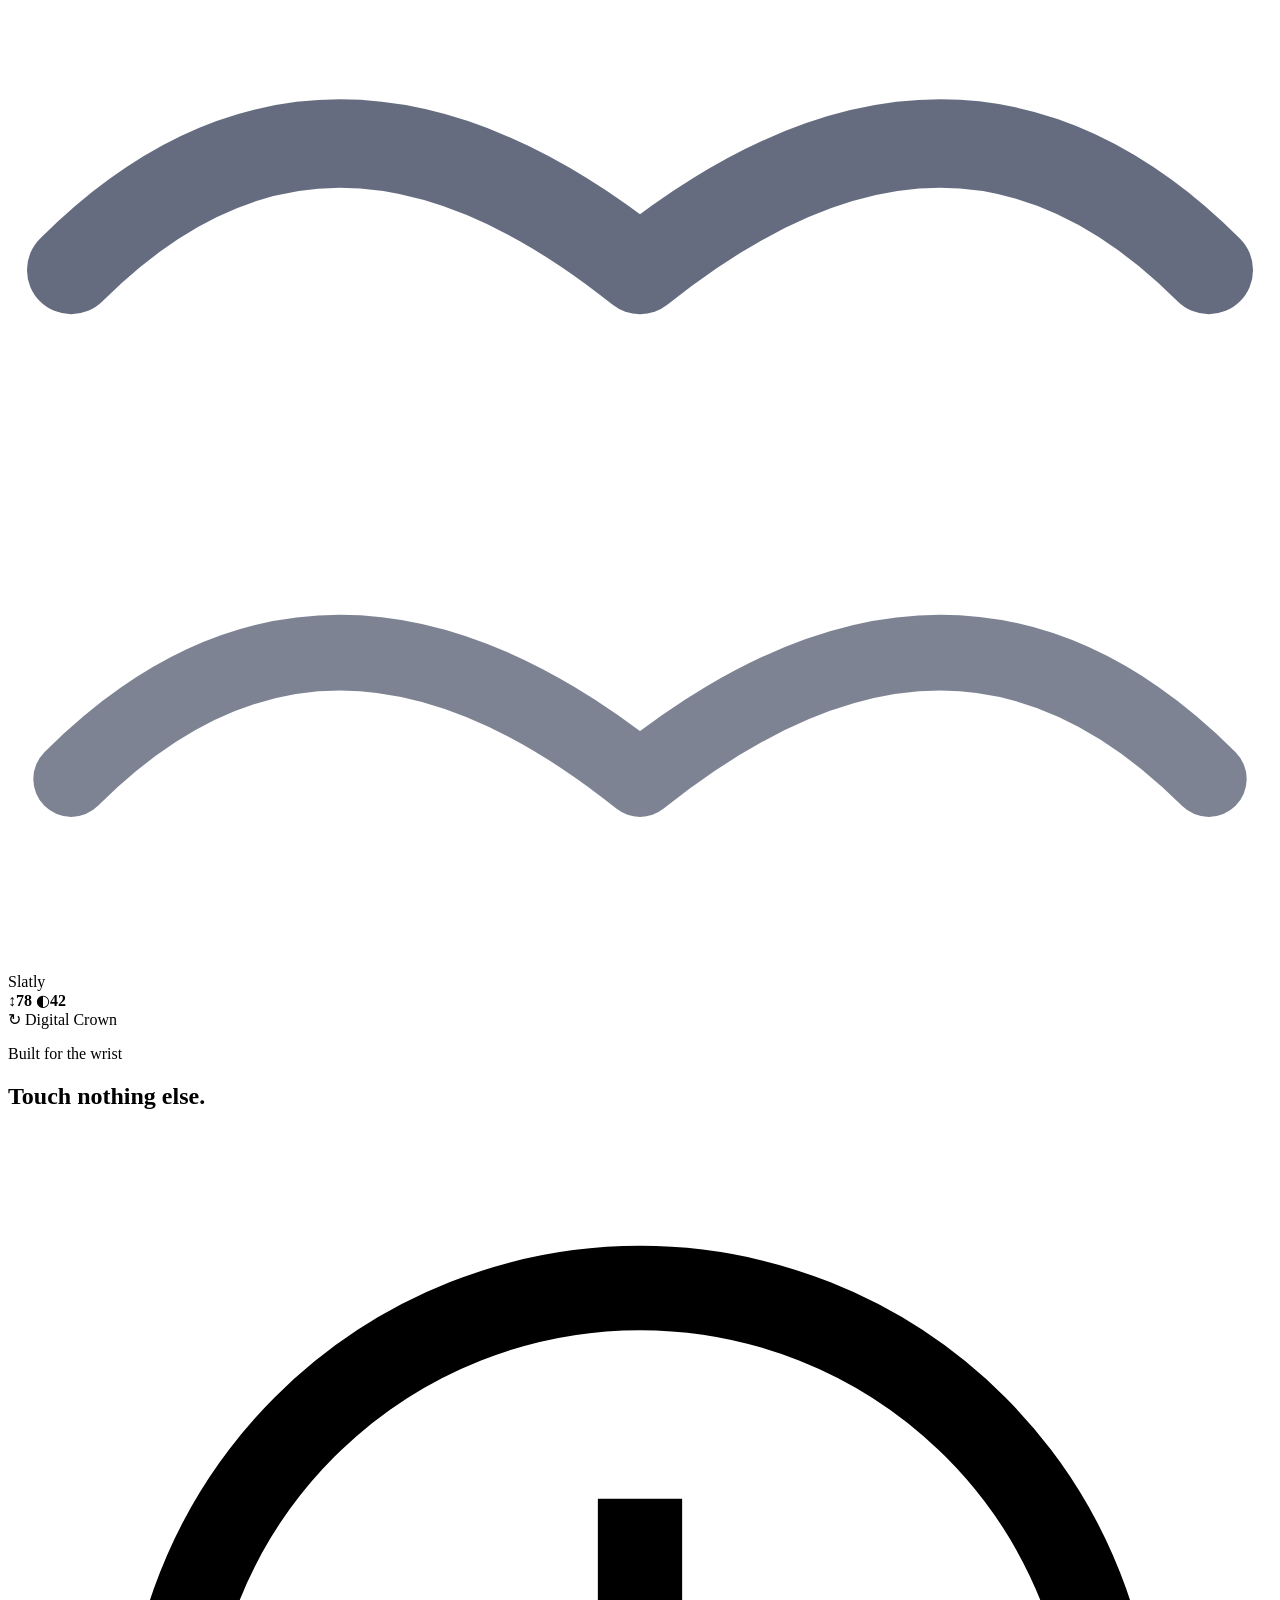
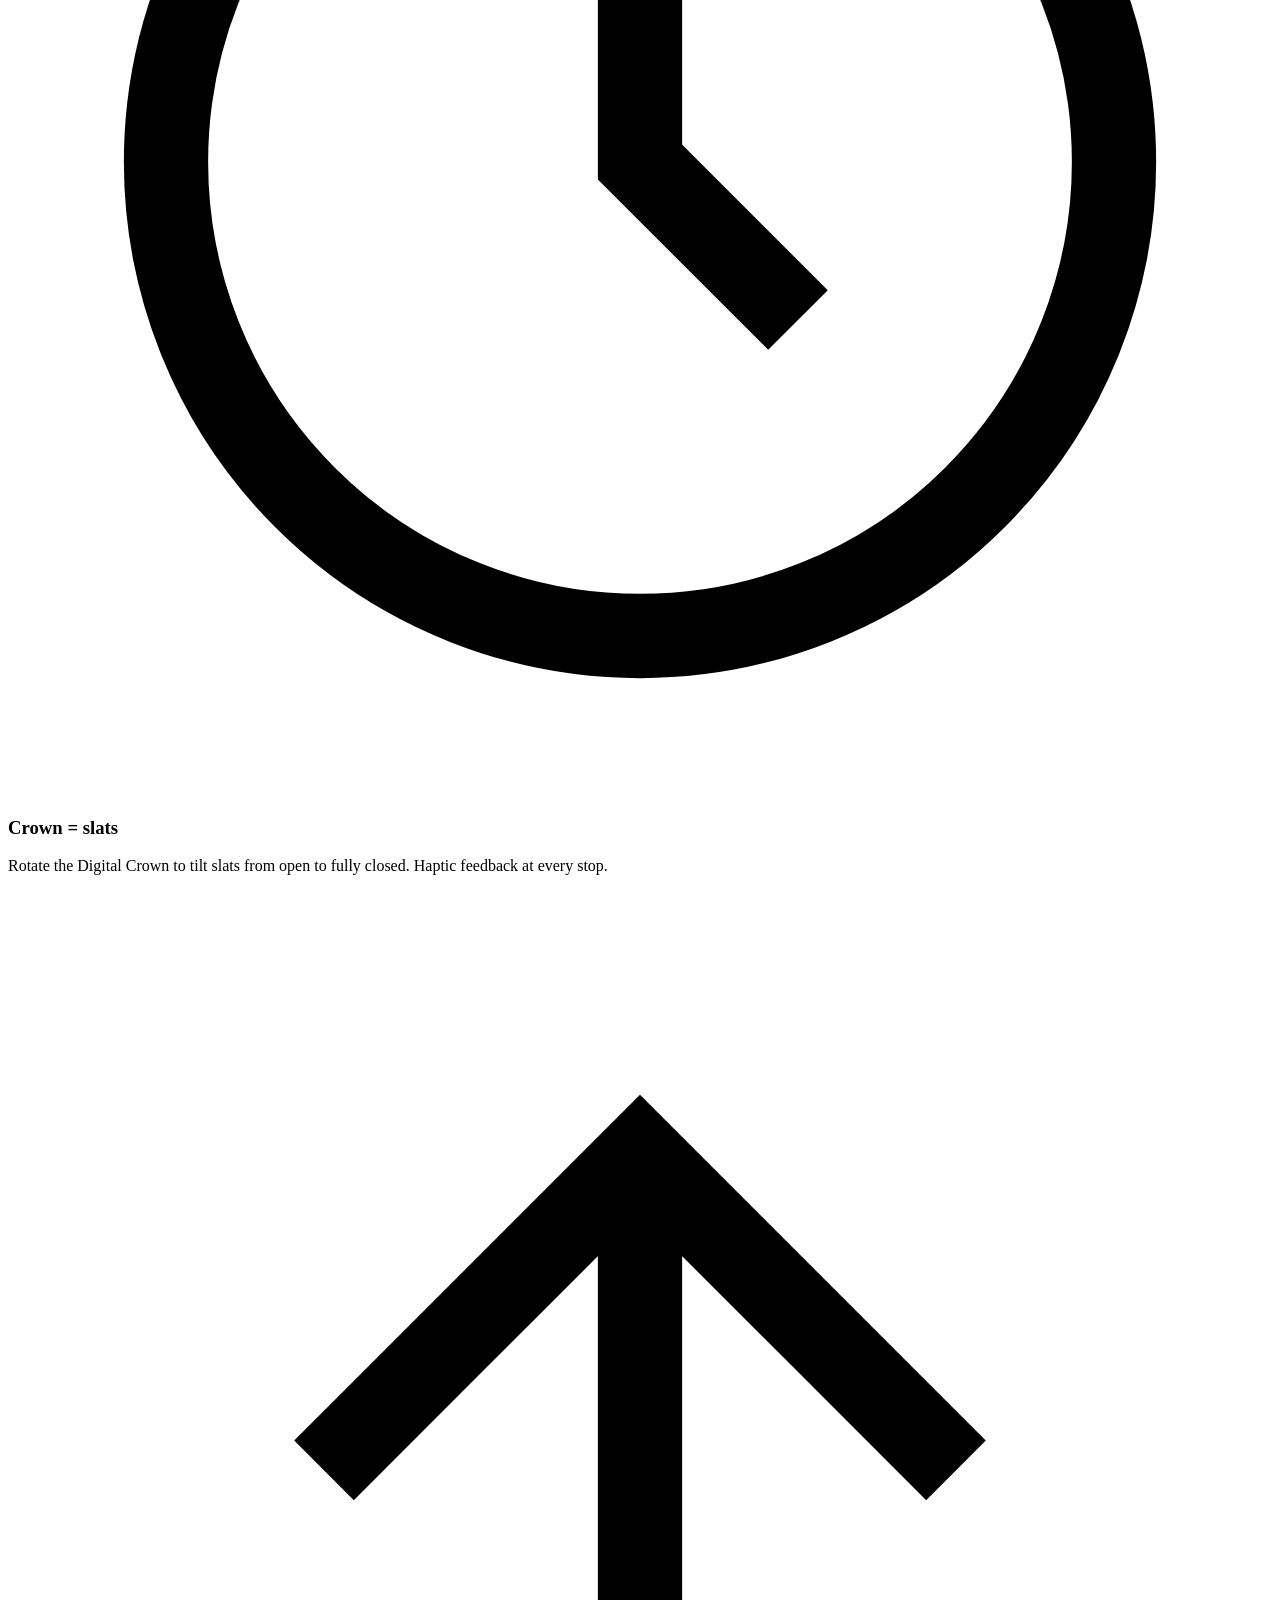
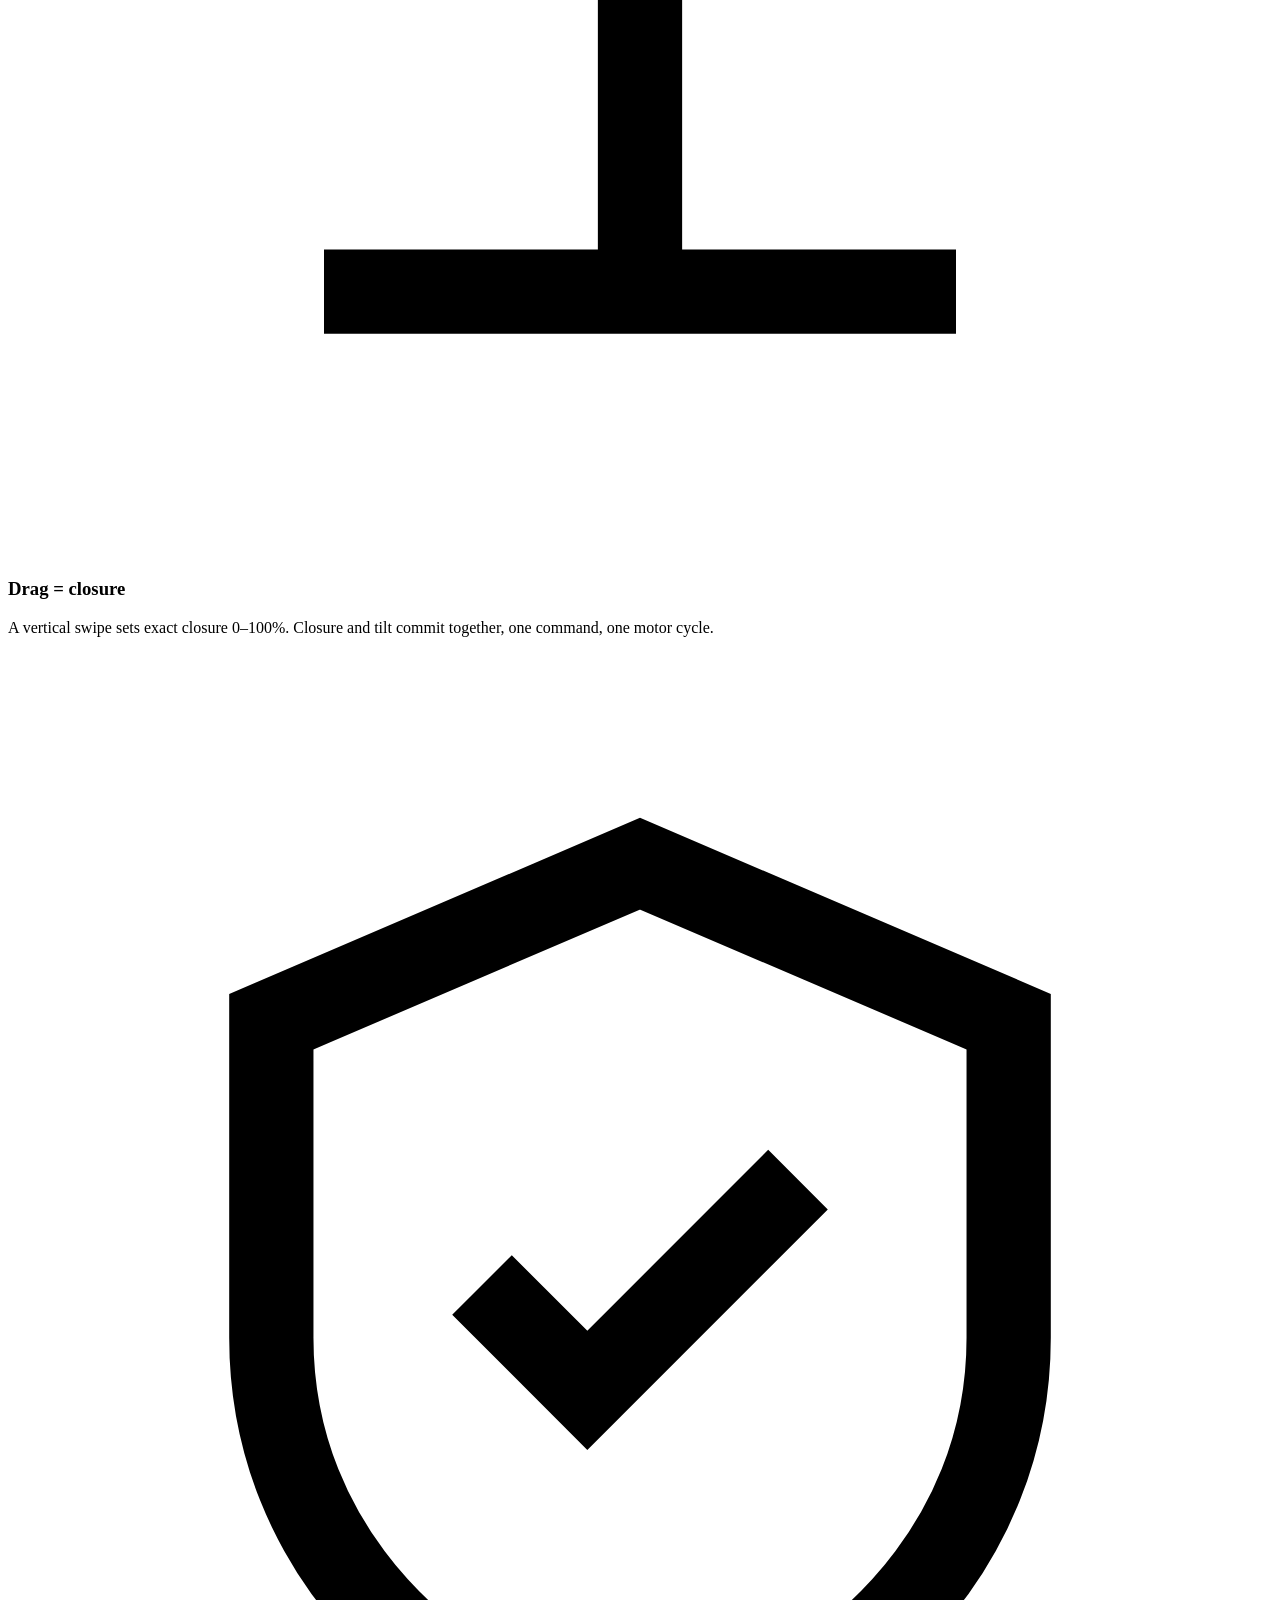
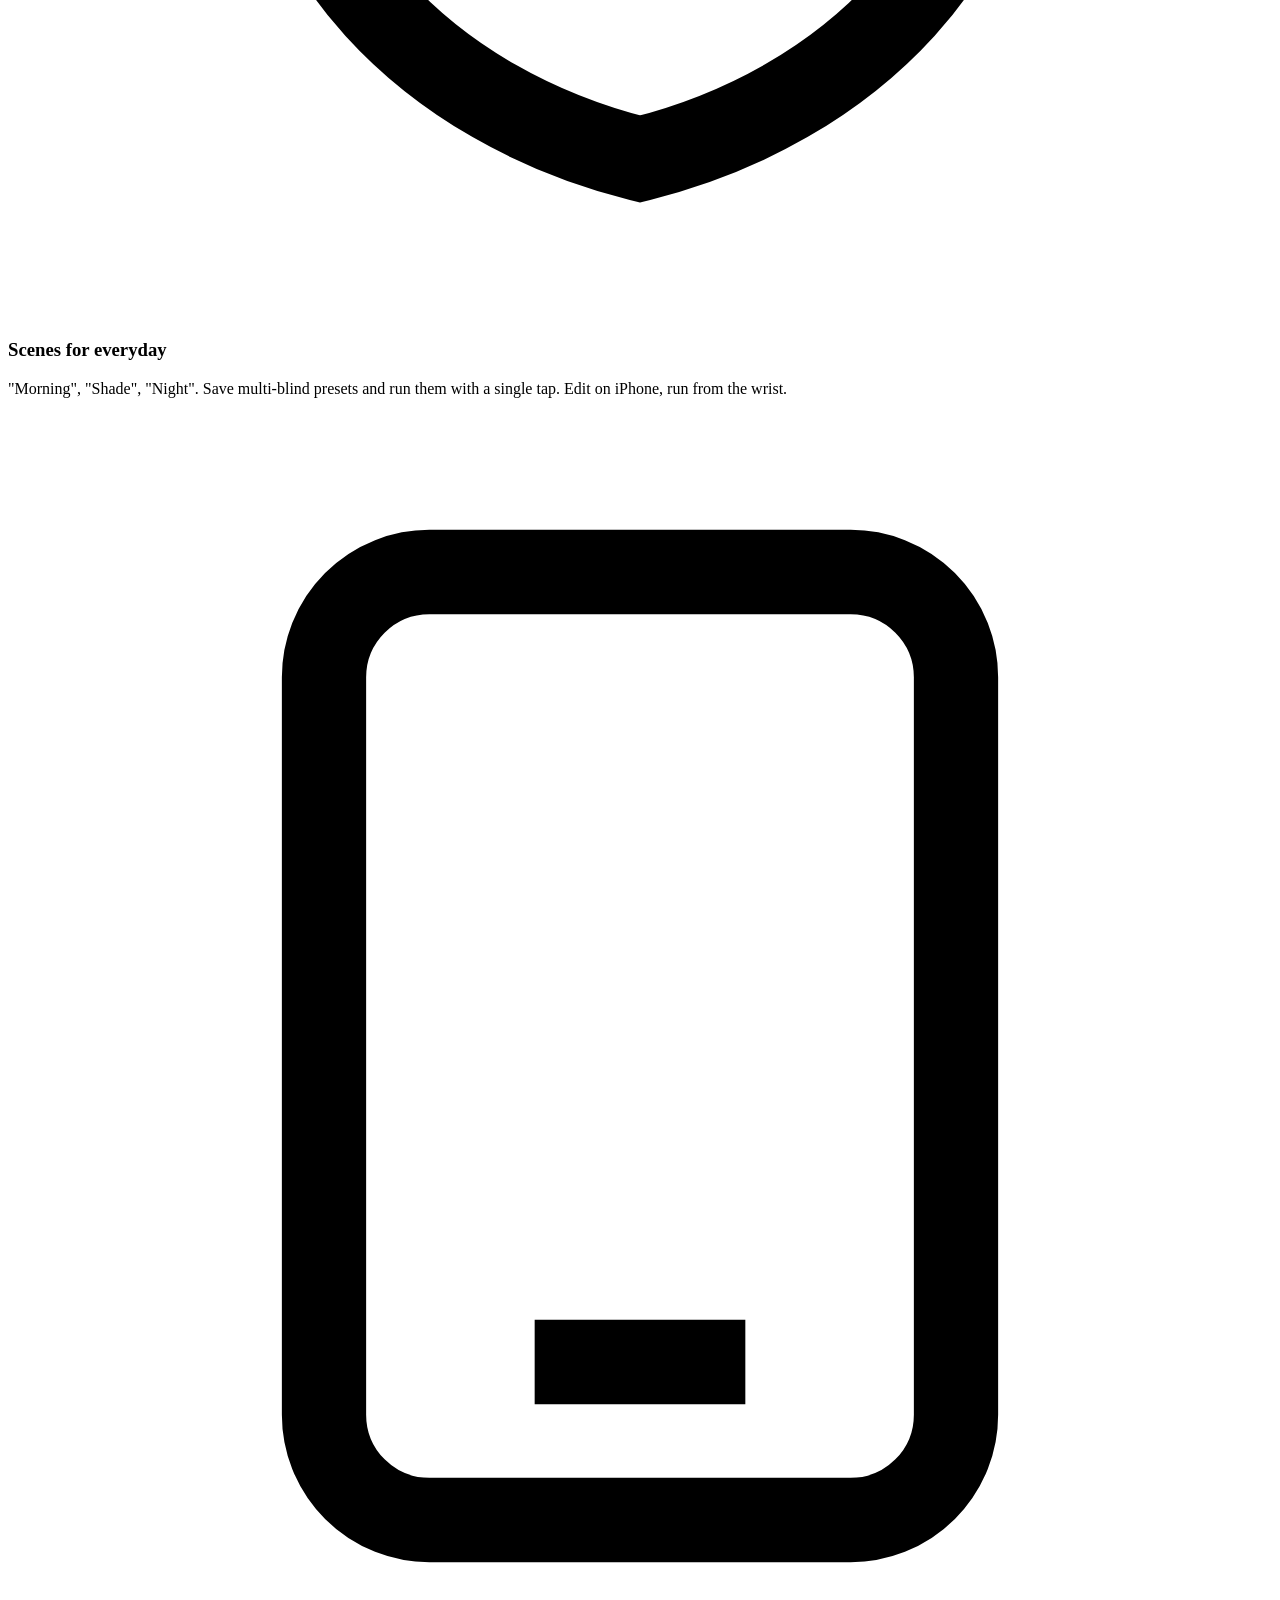
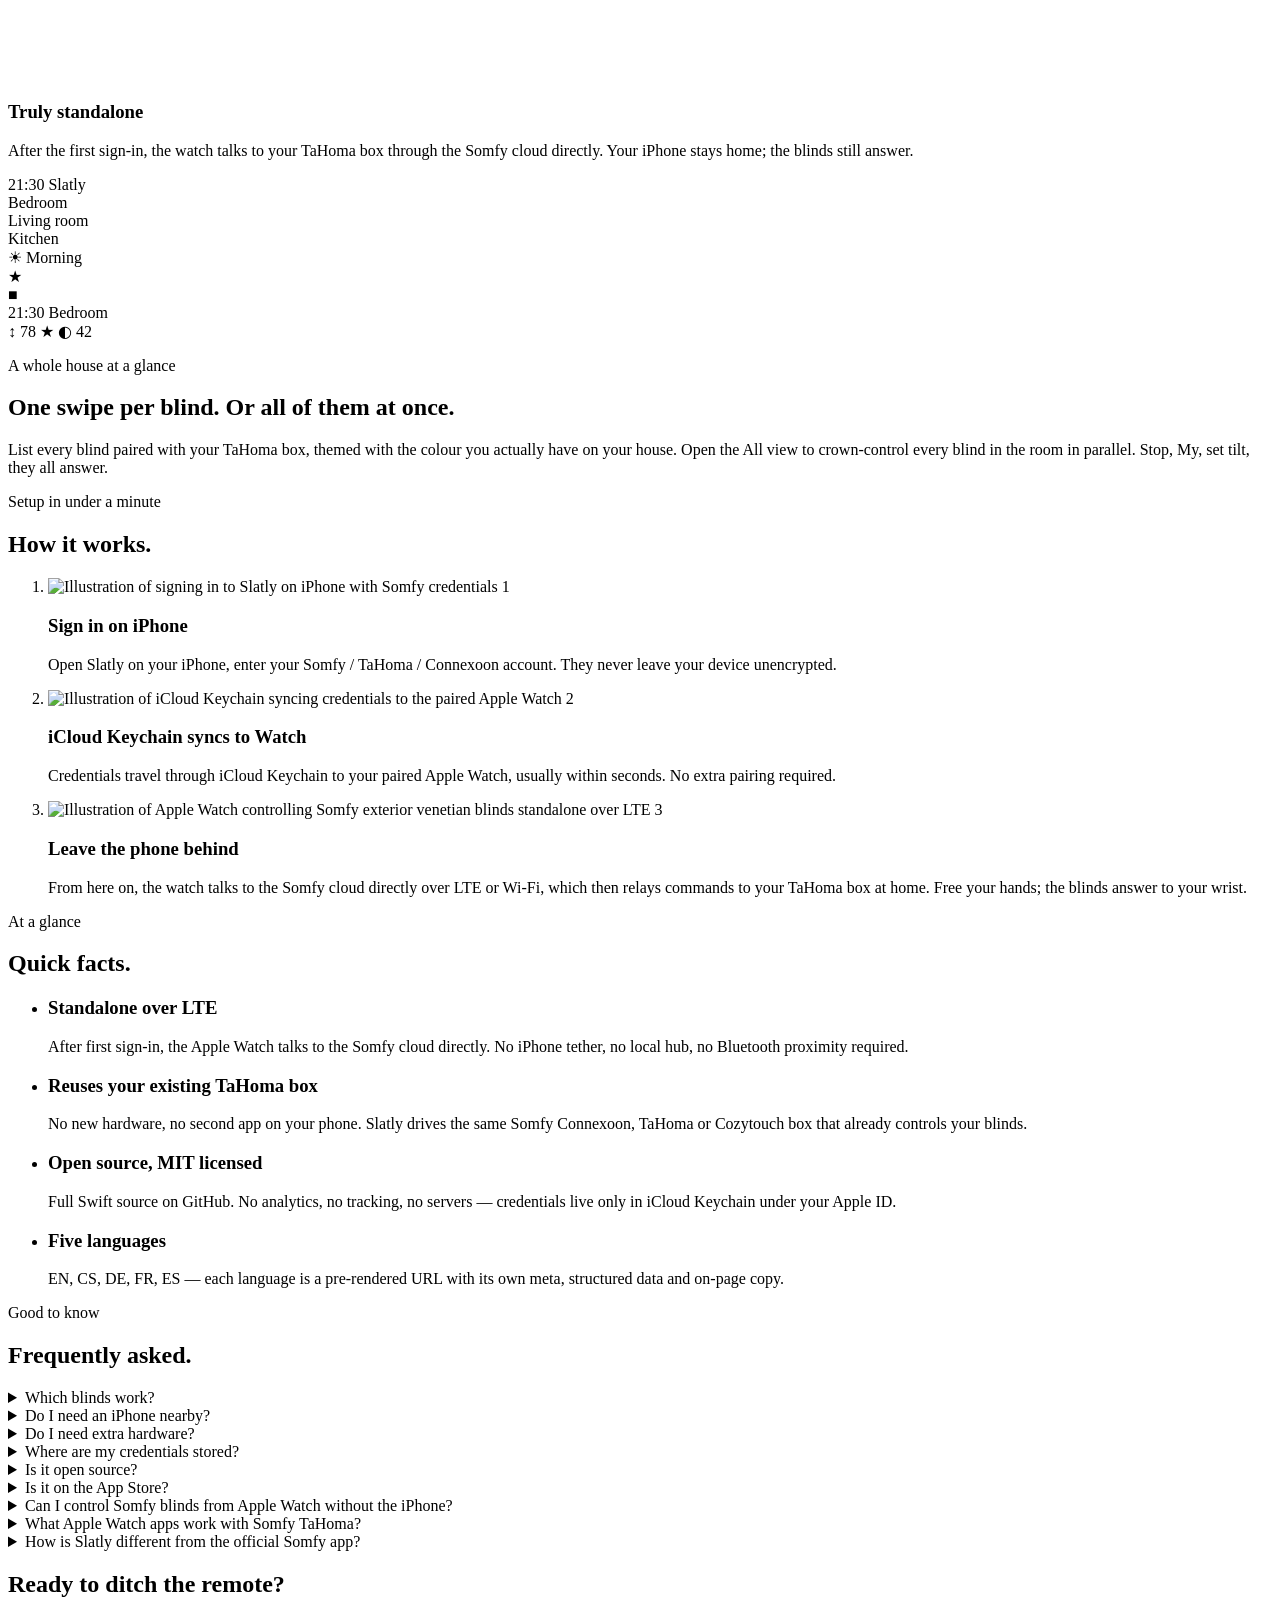
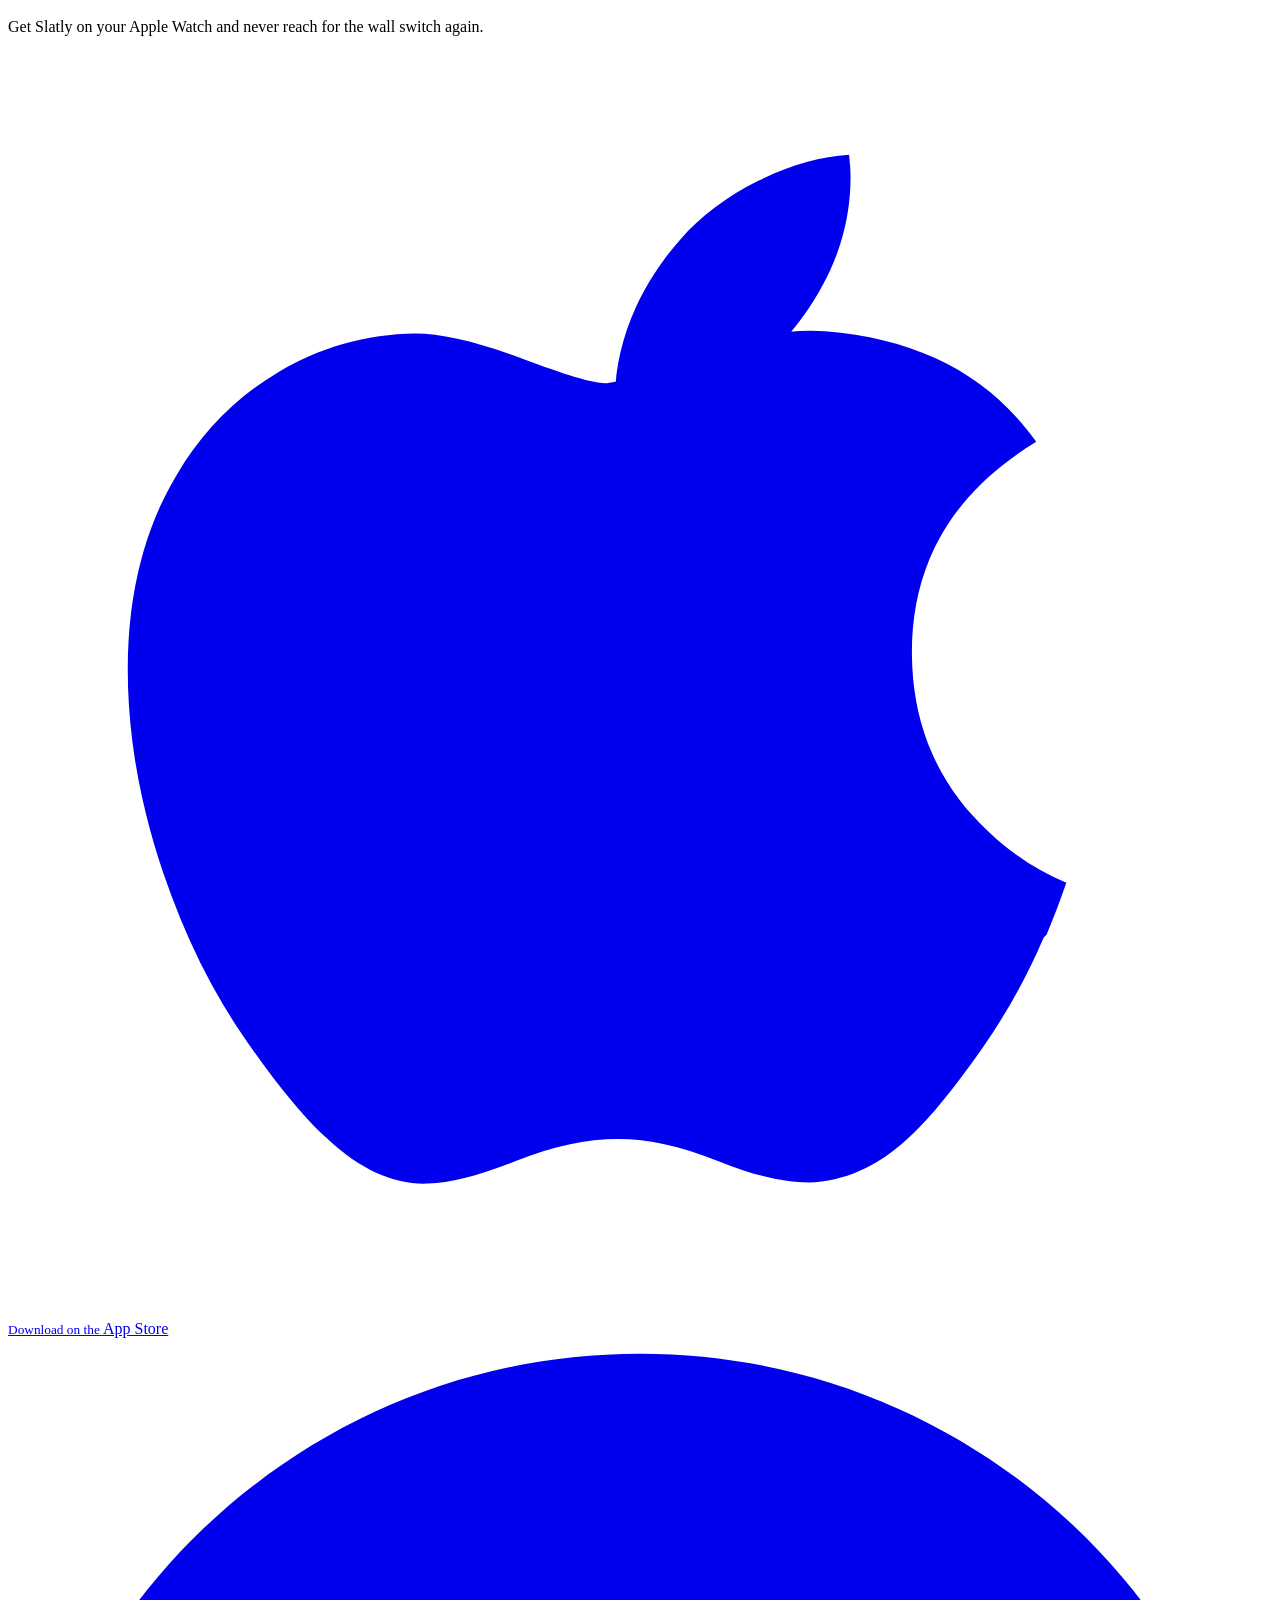
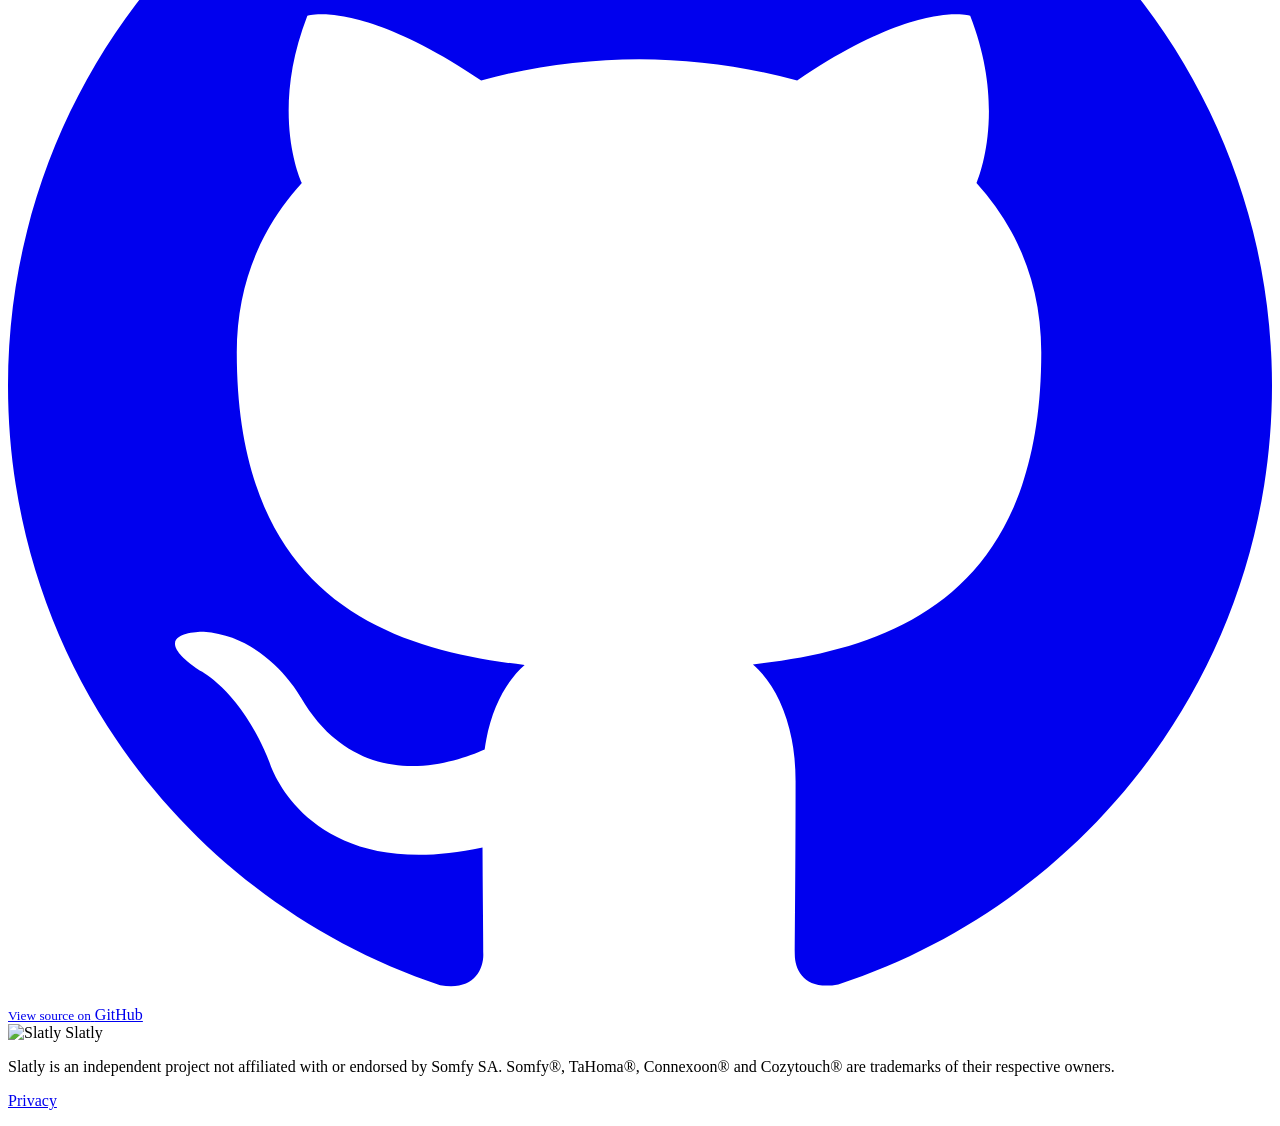
==== commit b515f9cb: "Web: fix Bing SEO issues from URL Inspection - Trim meta descriptions to 130-155 chars in EN/DE/FR/E" ====
--- a/web/index.html
+++ b/web/index.html
@@ -5,13 +5,14 @@
     <meta name="viewport" content="width=device-width, initial-scale=1.0">
 
     <title data-i18n="meta.title">Slatly, Apple Watch controller for venetian blinds via TaHoma</title>
-    <meta name="description" data-i18n="meta.description" content="Control your exterior venetian blinds straight from Apple Watch through your existing Somfy TaHoma, Connexoon or Cozytouch box. Tilt with the Digital Crown, drag to close.">
+    <meta name="description" data-i18n="meta.description" content="Control Somfy exterior venetian blinds from Apple Watch. Tilt the slats with the Digital Crown, drag to close. Standalone — no iPhone needed at runtime.">
 
     <meta name="author" content="Martin Janíček">
     <meta name="keywords" content="Slatly, Somfy Apple Watch, Somfy watchOS, ExteriorVenetianBlind, TaHoma Apple Watch, Connexoon Apple Watch, Cozytouch Apple Watch, venetian blinds controller, smart home Apple Watch, Digital Crown blinds, standalone watchOS app">
     <meta name="theme-color" content="#0e1530">
     <meta name="robots" content="index, follow, max-image-preview:large, max-snippet:-1">
     <meta name="format-detection" content="telephone=no">
+    <meta name="google-site-verification" content="vBrw0qRYLPVXsKbeusak9cvzSKaZXmT5Eg0zlU2V97s">
 
     <link rel="canonical" href="https://slatly.punkhive.com/">
 
@@ -31,7 +32,7 @@
     <meta property="og:type" content="website">
     <meta property="og:site_name" content="Slatly">
     <meta property="og:title" content="Slatly, Apple Watch controller for venetian blinds via TaHoma" data-i18n="meta.title">
-    <meta property="og:description" content="Control your exterior venetian blinds straight from Apple Watch through your existing Somfy TaHoma, Connexoon or Cozytouch box. Tilt with the Digital Crown, drag to close." data-i18n="meta.description">
+    <meta property="og:description" content="Control Somfy exterior venetian blinds from Apple Watch. Tilt the slats with the Digital Crown, drag to close. Standalone — no iPhone needed at runtime." data-i18n="meta.description">
     <meta property="og:url" content="https://slatly.punkhive.com/">
     <meta property="og:locale" content="en_US">
     <meta property="og:locale:alternate" content="cs_CZ">
@@ -47,7 +48,7 @@
     <!-- Twitter Card -->
     <meta name="twitter:card" content="summary_large_image">
     <meta name="twitter:title" content="Slatly, Apple Watch controller for venetian blinds via TaHoma" data-i18n="meta.title">
-    <meta name="twitter:description" content="Control your exterior venetian blinds straight from Apple Watch through your existing Somfy TaHoma, Connexoon or Cozytouch box. Tilt with the Digital Crown, drag to close." data-i18n="meta.description">
+    <meta name="twitter:description" content="Control Somfy exterior venetian blinds from Apple Watch. Tilt the slats with the Digital Crown, drag to close. Standalone — no iPhone needed at runtime." data-i18n="meta.description">
     <meta name="twitter:image" content="https://slatly.punkhive.com/assets/og-image.png">
     <meta name="twitter:image:alt" content="Slatly — Apple Watch tilting Somfy exterior venetian blinds with the Digital Crown">
 
@@ -72,7 +73,7 @@
       "url": "https://slatly.punkhive.com/",
       "downloadUrl": "https://apps.apple.com/us/app/slatly/id6769497680",
       "installUrl": "https://apps.apple.com/us/app/slatly/id6769497680",
-      "description": "Control your exterior venetian blinds straight from Apple Watch through your existing Somfy TaHoma, Connexoon or Cozytouch box. Tilt with the Digital Crown, drag to close.",
+      "description": "Control Somfy exterior venetian blinds from Apple Watch. Tilt the slats with the Digital Crown, drag to close. Standalone — no iPhone needed at runtime.",
       "image": "https://slatly.punkhive.com/assets/app-icon-512.png",
       "screenshot": [
         "https://slatly.punkhive.com/assets/watch-list.png",
@@ -121,7 +122,7 @@
       "@id": "https://slatly.punkhive.com/#webpage",
       "url": "https://slatly.punkhive.com/",
       "name": "Slatly, Apple Watch controller for venetian blinds via TaHoma",
-      "description": "Control your exterior venetian blinds straight from Apple Watch through your existing Somfy TaHoma, Connexoon or Cozytouch box. Tilt with the Digital Crown, drag to close.",
+      "description": "Control Somfy exterior venetian blinds from Apple Watch. Tilt the slats with the Digital Crown, drag to close. Standalone — no iPhone needed at runtime.",
       "inLanguage": "en",
       "isPartOf": {
         "@id": "https://slatly.punkhive.com/#website"
@@ -252,7 +253,7 @@
     <header class="topbar">
         <div class="topbar-inner">
             <a class="brand" href="#top">
-                <img class="brand-icon" src="/assets/app-icon-192.png" alt="" aria-hidden="true">
+                <img class="brand-icon" src="/assets/app-icon-192.png" alt="Slatly">
                 <span class="brand-name">Slatly</span>
             </a>
             <nav class="topnav">
@@ -481,19 +482,19 @@
                 <h2 data-i18n="how.title">How it works.</h2>
                 <ol class="howto-steps">
                     <li>
-                        <img class="howto-img" data-step="1" src="/assets/step1.png" alt="" loading="lazy">
+                        <img class="howto-img" data-step="1" data-i18n-alt="how.s1_alt" src="/assets/step1.png" alt="Illustration of signing in to Slatly on iPhone with Somfy credentials" loading="lazy">
                         <span class="step-num">1</span>
                         <h3 data-i18n="how.s1_title">Sign in on iPhone</h3>
                         <p data-i18n="how.s1_body">Open Slatly on your iPhone, enter your Somfy / TaHoma / Connexoon account. They never leave your device unencrypted.</p>
                     </li>
                     <li>
-                        <img class="howto-img" data-step="2" src="/assets/step2.png" alt="" loading="lazy">
+                        <img class="howto-img" data-step="2" data-i18n-alt="how.s2_alt" src="/assets/step2.png" alt="Illustration of iCloud Keychain syncing credentials to the paired Apple Watch" loading="lazy">
                         <span class="step-num">2</span>
                         <h3 data-i18n="how.s2_title">iCloud Keychain syncs to Watch</h3>
                         <p data-i18n="how.s2_body">Credentials travel through iCloud Keychain to your paired Apple Watch, usually within seconds. No extra pairing required.</p>
                     </li>
                     <li>
-                        <img class="howto-img" data-step="3" src="/assets/step3.png" alt="" loading="lazy">
+                        <img class="howto-img" data-step="3" data-i18n-alt="how.s3_alt" src="/assets/step3.png" alt="Illustration of Apple Watch controlling Somfy exterior venetian blinds standalone over LTE" loading="lazy">
                         <span class="step-num">3</span>
                         <h3 data-i18n="how.s3_title">Leave the phone behind</h3>
                         <p data-i18n="how.s3_body">From here on, the watch talks to the Somfy cloud directly over LTE or Wi-Fi, which then relays commands to your TaHoma box at home. Free your hands; the blinds answer to your wrist.</p>
@@ -599,7 +600,7 @@
     <footer class="footer">
         <div class="container footer-inner">
             <div class="footer-brand">
-                <img class="brand-icon" src="/assets/app-icon-192.png" alt="" aria-hidden="true">
+                <img class="brand-icon" src="/assets/app-icon-192.png" alt="Slatly">
                 <span>Slatly</span>
             </div>
             <p class="footer-fineprint" data-i18n="footer.fineprint">Slatly is an independent project not affiliated with or endorsed by Somfy SA. Somfy®, TaHoma®, Connexoon® and Cozytouch® are trademarks of their respective owners.</p>
